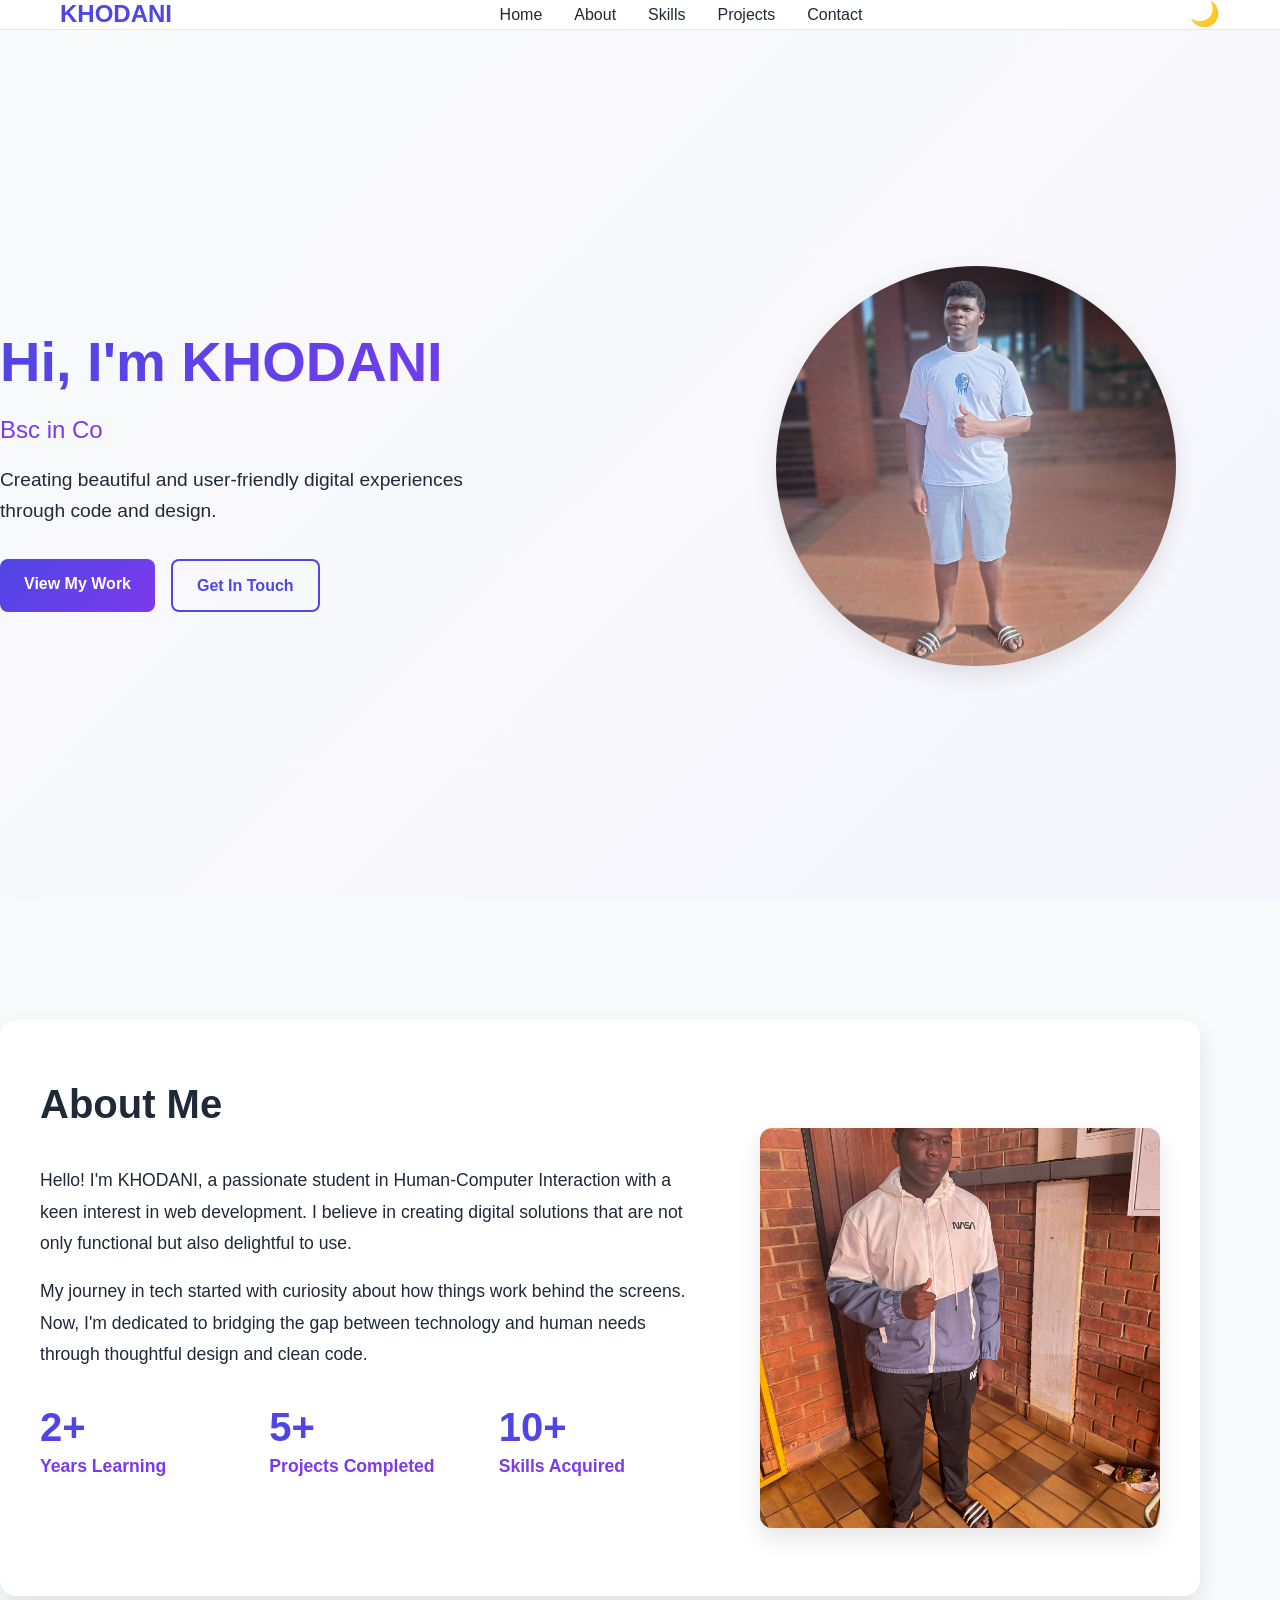
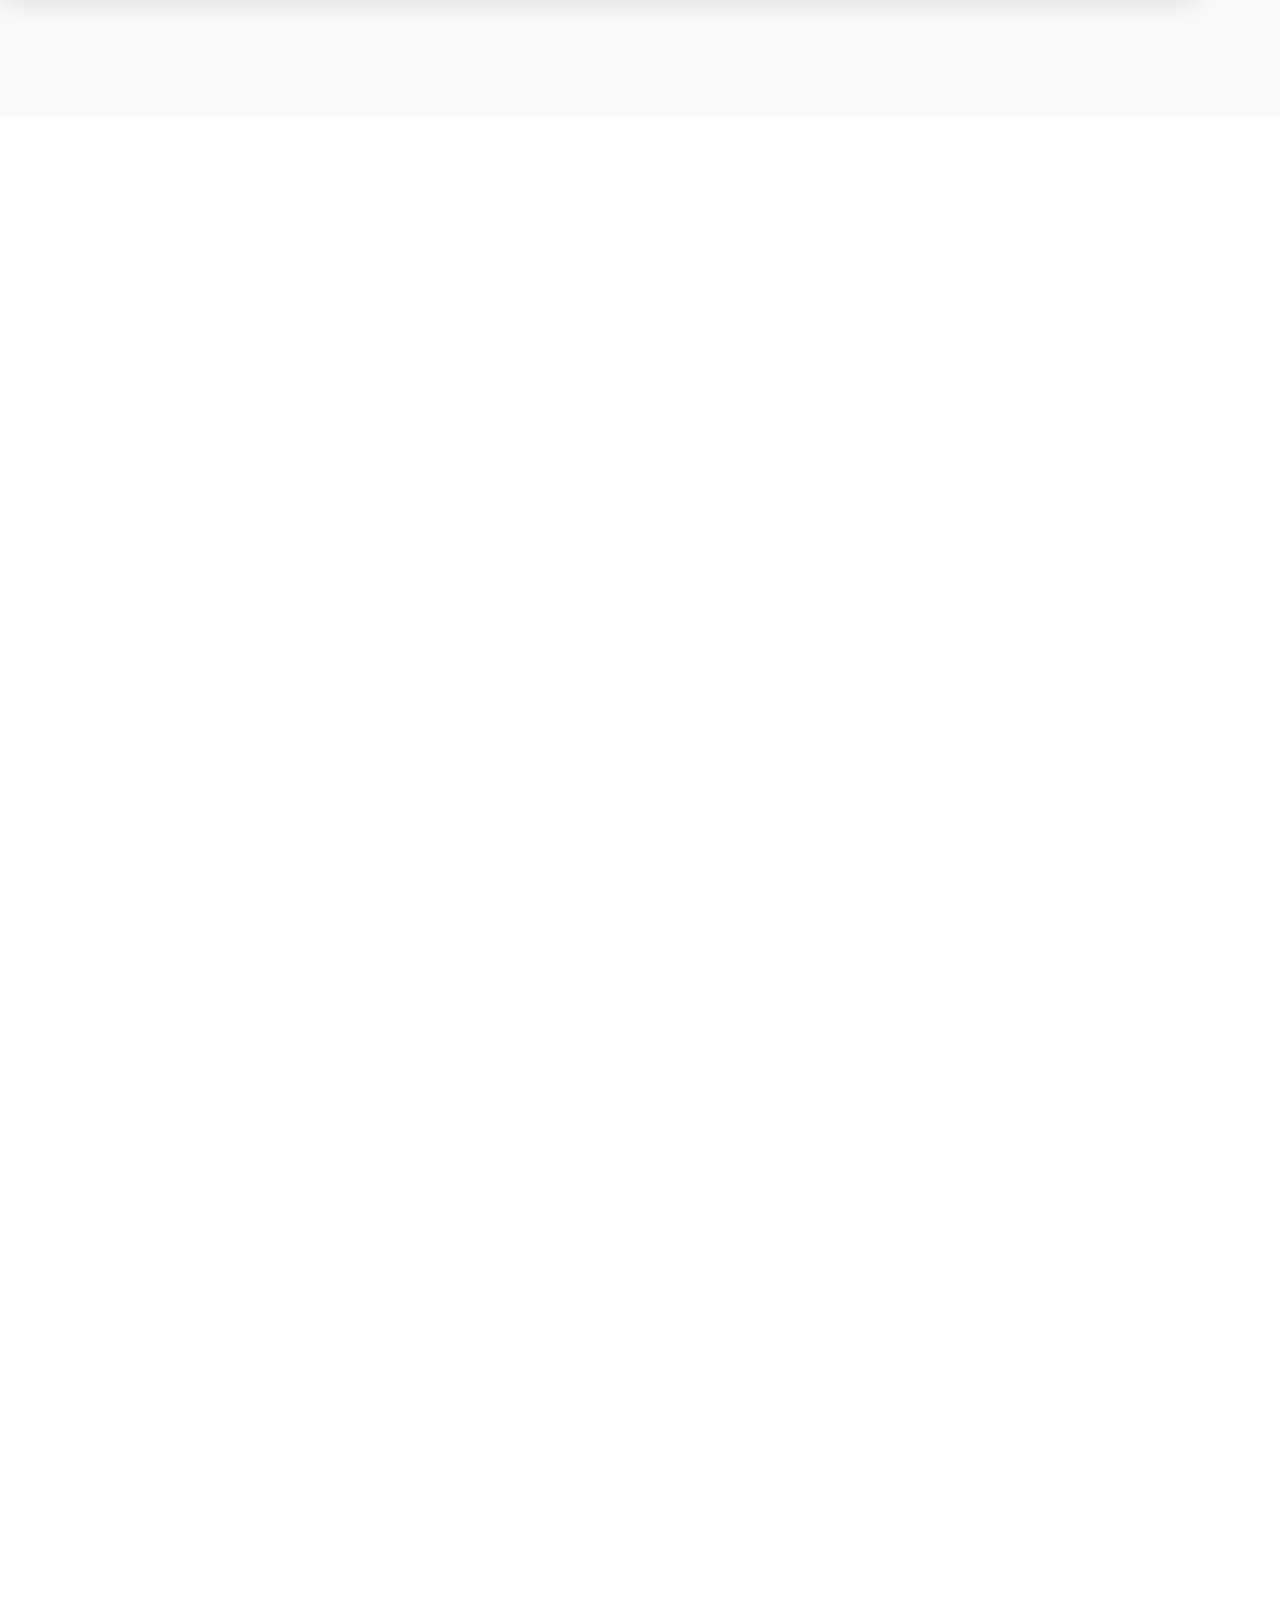
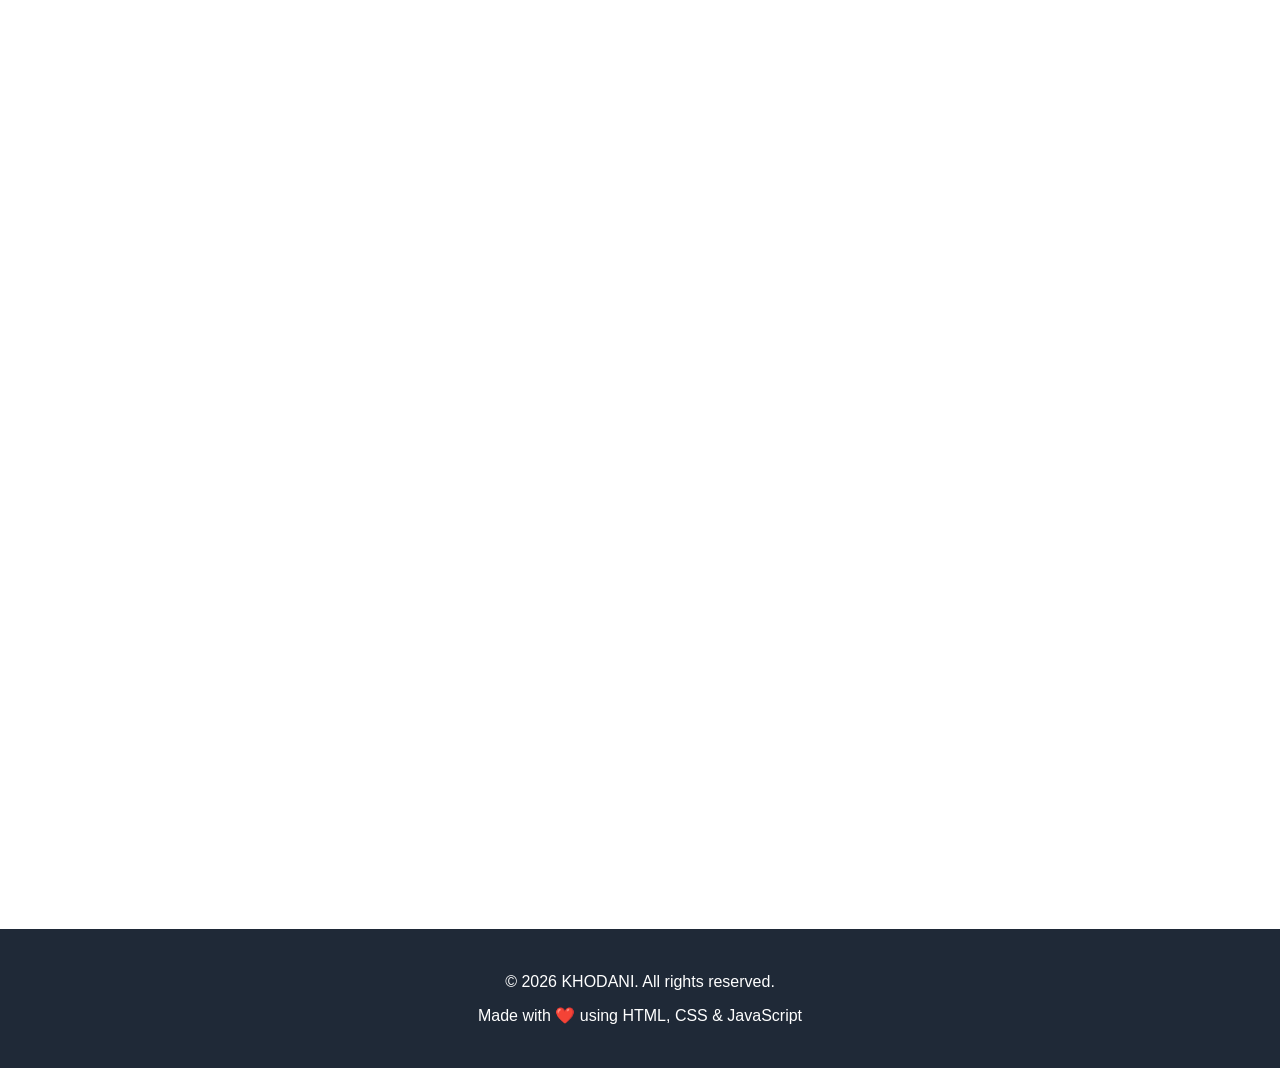
==== index.html @ 039b5ab5 "First commit" ====
<!DOCTYPE html>
<html lang="en">
<head>
    <meta charset="UTF-8">
    <meta name="viewport" content="width=device-width, initial-scale=1.0">
    <title>KHODANI - Personal Portfolio</title>
    <link rel="stylesheet" href="css/styles.css">
</head>
<body>
    <header>
        <nav>
            <div class="nav-container">
                <h1 class="logo">KHODANI</h1>
                <ul class="nav-menu">
                    <li><a href="#home">Home</a></li>
                    <li><a href="#about">About</a></li>
                    <li><a href="#skills">Skills</a></li>
                    <li><a href="#projects">Projects</a></li>
                    <li><a href="#contact">Contact</a></li>
                </ul>
                <button class="hamburger" id="hamburger">
                    <span class="bar"></span>
                    <span class="bar"></span>
                    <span class="bar"></span>
                </button>
                <button class="theme-toggle" id="theme-toggle">🌙</button>
            </div>
        </nav>
    </header>

    <main>
        <section id="home" class="hero">
            <div class="hero-content">
                <h2>Hi, I'm KHODANI</h2>
                <p class="subtitle">Bsc in Computer and Mathematics student</p>
                <p class="description">Creating beautiful and user-friendly digital experiences through code and design.</p>
                <div class="hero-buttons">
                    <a href="#projects" class="btn primary">View My Work</a>
                    <a href="#contact" class="btn secondary">Get In Touch</a>
                </div>
            </div>
            <div class="coddy-image">
                <img src="images/coddy.jpg" alt="coddy" class="coddy-pic">
            </div>
        </section>

        <section id="about" class="about">
            <div class="container">
                <h2>About Me</h2>
                <div class="about-content">
                    <div class="about-text">
                        <p>Hello! I'm KHODANI, a passionate student in Human-Computer Interaction with a keen interest in web development. I believe in creating digital solutions that are not only functional but also delightful to use.</p>
                        <p>My journey in tech started with curiosity about how things work behind the screens. Now, I'm dedicated to bridging the gap between technology and human needs through thoughtful design and clean code.</p>
                        <div class="stats">
                            <div class="stat">
                                <h3>2+</h3>
                                <p>Years Learning</p>
                            </div>
                            <div class="stat">
                                <h3>5+</h3>
                                <p>Projects Completed</p>
                            </div>
                            <div class="stat">
                                <h3>10+</h3>
                                <p>Skills Acquired</p>
                            </div>
                        </div>
                    </div>
                    <div class="about-image">
                        <img src="images/khodani.jpg" alt="khodani" class="about-pic">
                    </div>
                </div>
            </div>
        </section>

        <section id="skills" class="skills">
            <div class="container">
                <h2>My Skills</h2>
                <div class="skills-grid">
                    <div class="skill-category">
                        <h3>Frontend</h3>
                        <ul>
                            <li>HTML5</li>
                            <li>CSS3</li>
                            <li>JavaScript</li>
                            <li>Responsive Design</li>
                        </ul>
                    </div>
                    <div class="skill-category">
                        <h3>Design</h3>
                        <ul>
                            <li>UI/UX Principles</li>
                            <li>Human-Computer Interaction</li>
                            <li>Wireframing</li>
                            <li>Prototyping</li>
                        </ul>
                    </div>
                    <div class="skill-category">
                        <h3>Tools</h3>
                        <ul>
                            <li>Git & GitHub</li>
                            <li>VS Code</li>
                            <li>NETBEANS</li>
                        </ul>
                    </div>
                </div>
            </div>
        </section>

        <section id="projects" class="projects">
            <div class="container">
                <h2>My Projects</h2>
                <div class="projects-grid">
                    <div class="project-card">
                        <div class="project-image">
                            <img src="https://images.unsplash.com/photo-1467232004584-a241de8bcf5d?ixlib=rb-4.0.3&ixid=M3wxMjA3fDB8MHxwaG90by1wYWdlfHx8fGVufDB8fHx8fA%3D%3D&auto=format&fit=crop&w=800&q=80" alt="Portfolio Website">
                        </div>
                        <div class="project-content">
                            <h3>Personal Portfolio</h3>
                            <p>A responsive portfolio website showcasing my skills and projects, built with HTML, CSS, and JavaScript.</p>
                            <div class="project-tech">
                                <span>HTML</span>
                                <span>CSS</span>
                                <span>JavaScript</span>
                            </div>
                            <div class="project-links">
                                <a href="#" class="btn small">Live Demo</a>
                                <a href="#" class="btn small secondary">Source Code</a>
                            </div>
                        </div>
                    </div>
                    <div class="project-card">
                        <div class="project-image">
                            <div style="width: 100%; height: 200px; background: linear-gradient(135deg, #2c3e50 0%, #34495e 100%); display: flex; align-items: center; justify-content: center; color: white; font-size: 2rem; font-weight: bold; border-radius: 8px;">
                                🧮
                            </div>
                        </div>
                        <div class="project-content">
                            <h3>Web Calculator</h3>
                            <p>A fully functional calculator built with HTML, CSS, and JavaScript. Features basic arithmetic operations, keyboard support, and responsive design.</p>
                            <div class="project-tech">
                                <span>HTML</span>
                                <span>CSS</span>
                                <span>JavaScript</span>
                            </div>
                            <div class="project-links">
                                <a href="calculator.html" class="btn small" target="_blank">Try Calculator</a>
                                <a href="#" class="btn small secondary">View Code</a>
                            </div>
                        </div>
                    </div>
                </div>
            </div>
        </section>

        <section id="contact" class="contact">
            <div class="container">
                <h2>Get In Touch</h2>
                <div class="contact-content">
                    <div class="contact-info">
                        <h3>Let's Connect</h3>
                        <p>I'm always open to discussing new opportunities, interesting projects, or just having a chat about technology and design.</p>
                        <div class="contact-details">
                            <div class="contact-item">
                                <h4>Email</h4>
                                <p>khodanimanena47@gmail.com</p>
                            </div>
                            <div class="contact-item">
                                <h4>Location</h4>
                                <p>SOUTH AFRICA,LIMPOPO,THOHOYANDOU,</p>
                            </div>
                        </div>
                        <div class="social-links">
                            <a href="https://github.com/manenakhodani" class="social-link" target="_blank">GitHub</a>
                            <a href="https://linkedin.com/Khodani manena" class="social-link" target="_blank">LinkedIn</a>

                        </div>
                    </div>
                </div>
            </div>
        </section>
    </main>

    <footer>
        <div class="container">
            <p>&copy; 2026 KHODANI. All rights reserved.</p>
            <p>Made with ❤️ using HTML, CSS & JavaScript</p>
        </div>
    </footer>

    <script src="js/script.js"></script>
</body>
</html>
---- css/styles.css ----
/* CSS Reset and Variables */
:root {
    --primary-color: #4f46e5;
    --secondary-color: #7c3aed;
    --accent-color: #f59e0b;
    --text-color: #1f2937;
    --bg-color: #ffffff;
    --section-bg: #f9fafb;
    --border-color: #e5e7eb;
    --shadow: 0 10px 25px rgba(0, 0, 0, 0.1);
    --transition: all 0.3s ease;
}

[data-theme="dark"] {
    --primary-color: #6366f1;
    --secondary-color: #8b5cf6;
    --accent-color: #fbbf24;
    --text-color: #f9fafb;
    --bg-color: #111827;
    --section-bg: #1f2937;
    --border-color: #374151;
    --shadow: 0 10px 25px rgba(0, 0, 0, 0.3);
}

/* Base Styles */
* {
    margin: 0;
    padding: 0;
    box-sizing: border-box;
}

body {
    font-family: 'Inter', -apple-system, BlinkMacSystemFont, 'Segoe UI', Roboto, sans-serif;
    line-height: 1.6;
    color: var(--text-color);
    background-color: var(--bg-color);
    transition: var(--transition);
}

.container {
    max-width: 1200px;
    margin: 0 auto;
    padding: 0 20px;
}

/* Typography */
h1, h2, h3, h4 {
    font-weight: 700;
    line-height: 1.2;
}

h1 { font-size: 3rem; }
h2 { font-size: 2.5rem; }
h3 { font-size: 2rem; }
h4 { font-size: 1.5rem; }

p { margin-bottom: 1rem; }

/* Buttons */
.btn {
    display: inline-block;
    padding: 12px 24px;
    border: none;
    border-radius: 8px;
    text-decoration: none;
    font-weight: 600;
    cursor: pointer;
    transition: var(--transition);
    text-align: center;
}

.btn.primary {
    background: linear-gradient(135deg, var(--primary-color), var(--secondary-color));
    color: white;
}

.btn.secondary {
    background: transparent;
    color: var(--primary-color);
    border: 2px solid var(--primary-color);
}

.btn.small {
    padding: 8px 16px;
    font-size: 0.9rem;
}

.btn:hover {
    transform: translateY(-2px);
    box-shadow: var(--shadow);
}

.btn.secondary:hover {
    background: var(--primary-color);
    color: white;
}

/* Header and Navigation */
header {
    position: fixed;
    top: 0;
    width: 100%;
    background: rgba(255, 255, 255, 0.95);
    backdrop-filter: blur(10px);
    z-index: 1000;
    border-bottom: 1px solid var(--border-color);
    transition: var(--transition);
}

[data-theme="dark"] header {
    background: rgba(17, 24, 39, 0.95);
}

.nav-container {
    display: flex;
    justify-content: space-between;
    align-items: center;
    padding: 1rem 0;
    max-width: 1200px;
    margin: 0 auto;
    padding: 0 20px;
}

.logo {
    font-size: 1.5rem;
    font-weight: 800;
    color: var(--primary-color);
}

.nav-menu {
    display: flex;
    list-style: none;
    gap: 2rem;
}

.nav-menu a {
    text-decoration: none;
    color: var(--text-color);
    font-weight: 500;
    transition: var(--transition);
}

.nav-menu a:hover {
    color: var(--primary-color);
}

.theme-toggle {
    background: none;
    border: none;
    font-size: 1.5rem;
    cursor: pointer;
    transition: var(--transition);
}

.theme-toggle:hover {
    transform: scale(1.1);
}

/* Hamburger Menu */
.hamburger {
    display: none;
    flex-direction: column;
    cursor: pointer;
    background: none;
    border: none;
}

.bar {
    width: 25px;
    height: 3px;
    background-color: var(--text-color);
    margin: 3px 0;
    transition: var(--transition);
}

.hamburger.active .bar:nth-child(1) {
    transform: rotate(-45deg) translate(-5px, 6px);
}

.hamburger.active .bar:nth-child(2) {
    opacity: 0;
}

.hamburger.active .bar:nth-child(3) {
    transform: rotate(45deg) translate(-5px, -6px);
}

/* Hero Section */
.hero {
    display: grid;
    grid-template-columns: 1fr 1fr;
    gap: 4rem;
    align-items: center;
    min-height: 100vh;
    padding: 120px 0 80px;
    background: linear-gradient(135deg, var(--section-bg) 0%, rgba(79, 70, 229, 0.05) 100%);
}

.hero-content h2 {
    font-size: 3.5rem;
    margin-bottom: 1rem;
    background: linear-gradient(135deg, var(--primary-color), var(--secondary-color));
    -webkit-background-clip: text;
    -webkit-text-fill-color: transparent;
    background-clip: text;
}

.subtitle {
    font-size: 1.5rem;
    color: var(--secondary-color);
    margin-bottom: 1rem;
}

.description {
    font-size: 1.2rem;
    margin-bottom: 2rem;
    max-width: 500px;
}

.hero-buttons {
    display: flex;
    gap: 1rem;
}

.coddy-image {
    text-align: center;
}

.coddy-image img {
    width: 400px;
    height: 400px;
    object-fit: cover;
    border-radius: 50%;
    box-shadow: var(--shadow);
}

.profile-pic {
    width: 400px;
    height: 400px;
    object-fit: cover;
    border: 8px solid white;
    box-shadow: var(--shadow);
}

/* Sections */
section {
    padding: 80px 0;
}

.about, .skills, .projects, .contact {
    background: var(--section-bg);
}

.about .container,
.skills .container,
.projects .container,
.contact .container {
    background: var(--bg-color);
    border-radius: 16px;
    padding: 60px 40px;
    margin: 40px 0;
    box-shadow: var(--shadow);
}

/* About Section */
.about-content {
    display: grid;
    grid-template-columns: 2fr 1fr;
    gap: 4rem;
    align-items: center;
}

.about-text p {
    font-size: 1.1rem;
    line-height: 1.8;
}

.stats {
    display: grid;
    grid-template-columns: repeat(3, 1fr);
    gap: 2rem;
    margin-top: 2rem;
}

.stat h3 {
    font-size: 2.5rem;
    color: var(--primary-color);
}

.stat p {
    color: var(--secondary-color);
    font-weight: 600;
}

.about-image img {
    width: 400px;
    height: 400px;
    object-fit: cover;
    border-radius: 12px;
    box-shadow: var(--shadow);
}

/* Skills Section */
.skills-grid {
    display: grid;
    grid-template-columns: repeat(auto-fit, minmax(250px, 1fr));
    gap: 2rem;
    margin-top: 3rem;
}

.skill-category {
    background: var(--bg-color);
    padding: 2rem;
    border-radius: 12px;
    box-shadow: 0 5px 15px rgba(0, 0, 0, 0.08);
    transition: var(--transition);
}

.skill-category:hover {
    transform: translateY(-5px);
    box-shadow: var(--shadow);
}

.skill-category h3 {
    color: var(--primary-color);
    margin-bottom: 1rem;
}

.skill-category ul {
    list-style: none;
}

.skill-category li {
    padding: 0.5rem 0;
    border-bottom: 1px solid var(--border-color);
}

.skill-category li:last-child {
    border-bottom: none;
}

/* Projects Section */
.projects-grid {
    display: grid;
    grid-template-columns: repeat(auto-fit, minmax(350px, 1fr));
    gap: 2rem;
    margin-top: 3rem;
}

.project-card {
    background: var(--bg-color);
    border-radius: 12px;
    overflow: hidden;
    box-shadow: 0 5px 15px rgba(0, 0, 0, 0.08);
    transition: var(--transition);
}

.project-card:hover {
    transform: translateY(-10px);
    box-shadow: var(--shadow);
}

.project-image img {
    width: 100%;
    height: 250px;
    object-fit: cover;
    border-radius: 8px 8px 0 0;
}

.project-content {
    padding: 2rem;
}

.project-content h3 {
    color: var(--primary-color);
    margin-bottom: 1rem;
}

.project-tech {
    display: flex;
    flex-wrap: wrap;
    gap: 0.5rem;
    margin: 1rem 0;
}

.project-tech span {
    background: var(--section-bg);
    padding: 0.25rem 0.75rem;
    border-radius: 20px;
    font-size: 0.8rem;
    font-weight: 500;
}

.project-links {
    display: flex;
    gap: 1rem;
    margin-top: 1.5rem;
}

/* Contact Section */
.contact-content {
    display: grid;
    grid-template-columns: 1fr 1fr;
    gap: 4rem;
    align-items: start;
}

.contact-info h3 {
    color: var(--primary-color);
    margin-bottom: 1rem;
}

.contact-details {
    display: grid;
    grid-template-columns: 1fr 1fr;
    gap: 2rem;
    margin: 2rem 0;
}

.contact-item h4 {
    color: var(--secondary-color);
    margin-bottom: 0.5rem;
}

.social-links {
    display: flex;
    gap: 1rem;
    margin-top: 2rem;
}

.social-link {
    color: var(--primary-color);
    text-decoration: none;
    font-weight: 600;
    transition: var(--transition);
}

.social-link:hover {
    color: var(--secondary-color);
}

.contact-form {
    background: var(--section-bg);
    padding: 2rem;
    border-radius: 12px;
}

.form-group {
    margin-bottom: 1.5rem;
}

.form-group label {
    display: block;
    margin-bottom: 0.5rem;
    font-weight: 600;
}

.form-group input,
.form-group textarea {
    width: 100%;
    padding: 12px;
    border: 2px solid var(--border-color);
    border-radius: 8px;
    font-family: inherit;
    transition: var(--transition);
}

.form-group input:focus,
.form-group textarea:focus {
    outline: none;
    border-color: var(--primary-color);
    box-shadow: 0 0 0 3px rgba(79, 70, 229, 0.1);
}

.form-group textarea {
    resize: vertical;
    min-height: 120px;
}

/* Footer */
footer {
    background: var(--text-color);
    color: white;
    text-align: center;
    padding: 2rem 0;
}

footer p {
    margin: 0.5rem 0;
}

/* Responsive Design */
@media (max-width: 768px) {
    .hamburger {
        display: flex;
    }

    .nav-menu {
        position: fixed;
        left: -100%;
        top: 70px;
        flex-direction: column;
        background-color: var(--bg-color);
        width: 100%;
        text-align: center;
        transition: 0.3s;
        box-shadow: 0 10px 27px rgba(0, 0, 0, 0.05);
        padding: 2rem 0;
    }

    .nav-menu.active {
        left: 0;
    }

    .nav-menu li {
        margin: 1rem 0;
    }

    .hero {
        grid-template-columns: 1fr;
        text-align: center;
        gap: 2rem;
        padding: 100px 0 40px;
    }

    .hero-content h2 {
        font-size: 2.5rem;
    }

    .hero-buttons {
        justify-content: center;
        flex-direction: column;
    }

    .about-content,
    .contact-content {
        grid-template-columns: 1fr;
        gap: 2rem;
    }

    .stats {
        grid-template-columns: 1fr;
    }

    .projects-grid {
        grid-template-columns: 1fr;
    }

    .contact-details {
        grid-template-columns: 1fr;
    }

    .coddy-image img,
    .about-image img {
        width: 250px;
        height: 250px;
    }

    h1 { font-size: 2rem; }
    h2 { font-size: 2rem; }
    h3 { font-size: 1.5rem; }
}

@media (max-width: 480px) {
    .container {
        padding: 0 15px;
    }

    .hero-content h2 {
        font-size: 2rem;
    }

    .subtitle {
        font-size: 1.2rem;
    }

    .description {
        font-size: 1rem;
    }

    .btn {
        padding: 10px 20px;
        font-size: 0.9rem;
    }

    .hero-buttons {
        gap: 0.5rem;
    }

    .coddy-image img,
    .about-image img {
        width: 200px;
        height: 200px;
    }

    .about .container,
    .skills .container,
    .projects .container,
    .contact .container {
        padding: 40px 20px;
        margin: 20px 0;
    }

    .stats {
        gap: 1rem;
    }

    .stat h3 {
        font-size: 2rem;
    }

    .skill-category {
        padding: 1.5rem;
    }

    .project-content {
        padding: 1.5rem;
    }

    .contact-form {
        padding: 1.5rem;
    }
}

@media (max-width: 480px) {
    .container {
        padding: 0 15px;
    }

    .about .container,
    .skills .container,
    .projects .container,
    .contact .container {
        padding: 30px 20px;
    }

    .hero-content h2 {
        font-size: 2rem;
    }

    .profile-pic {
        width: 250px;
        height: 250px;
    }
}
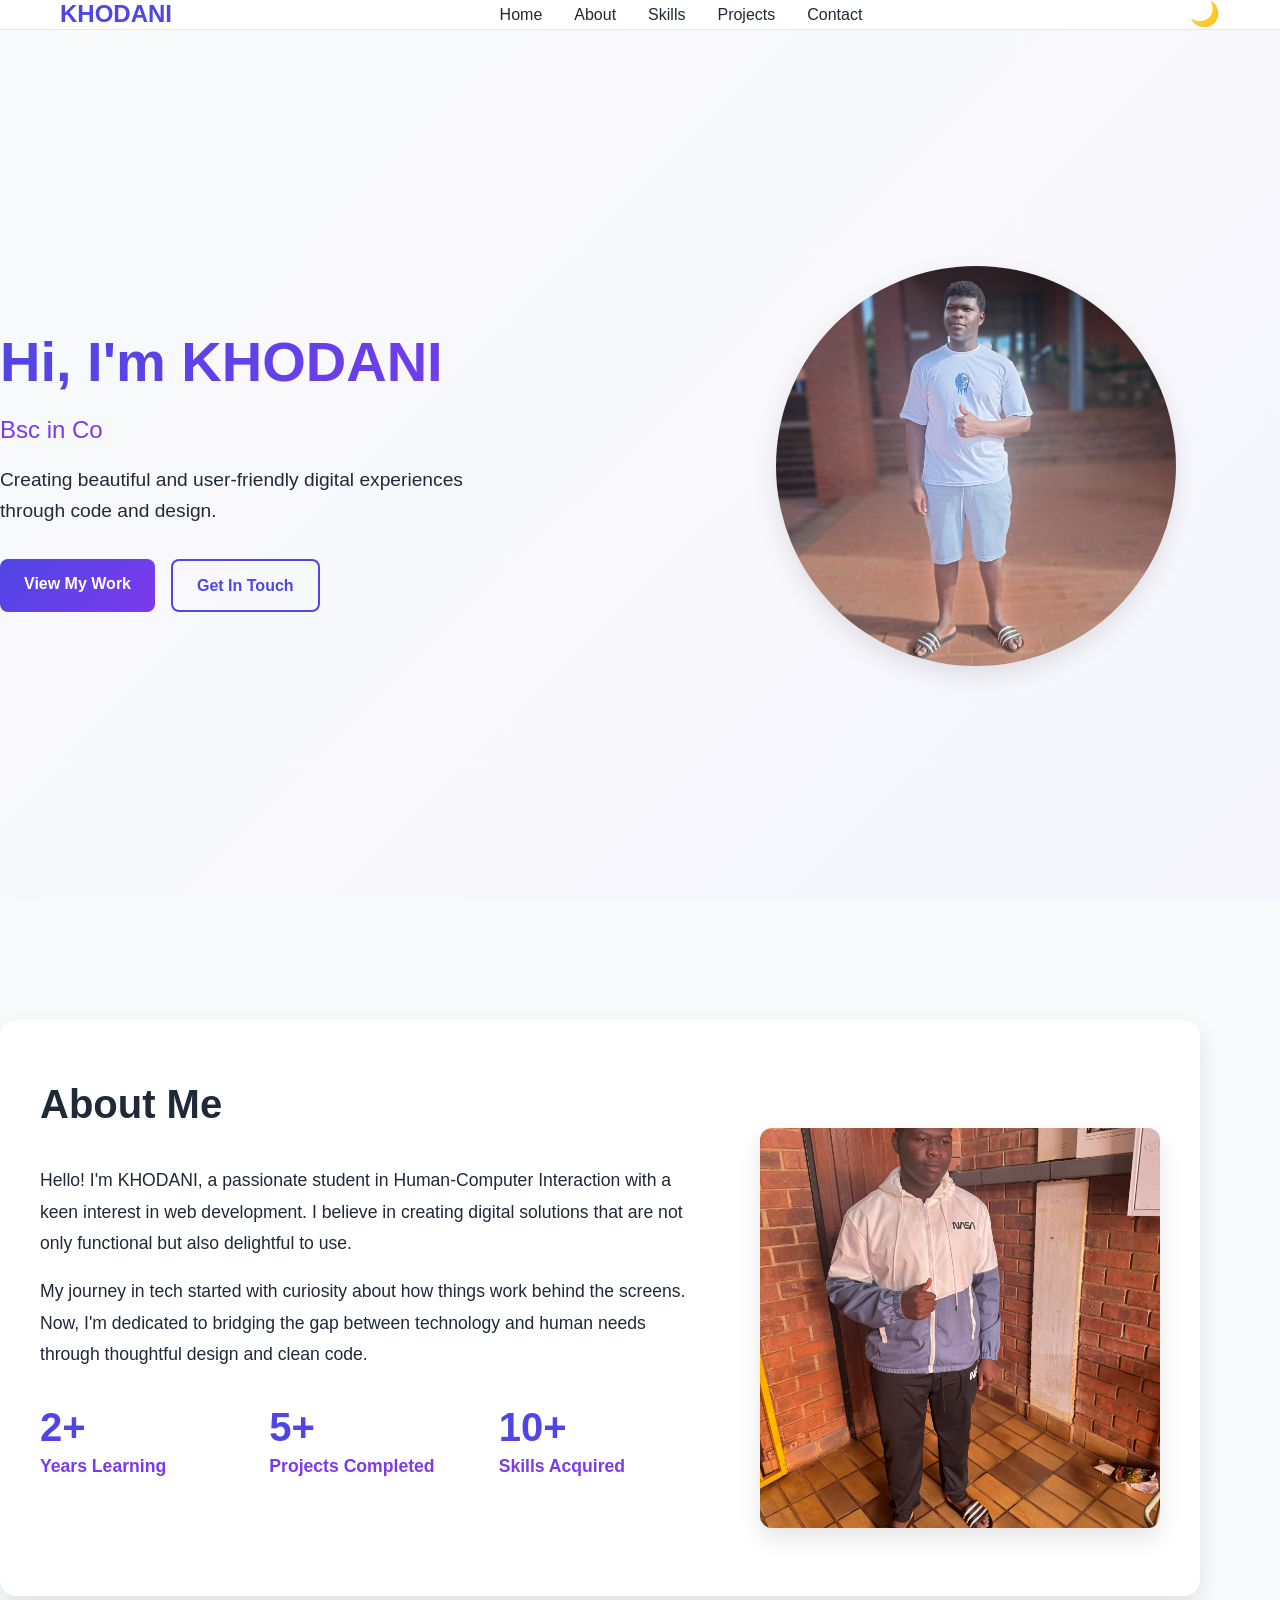
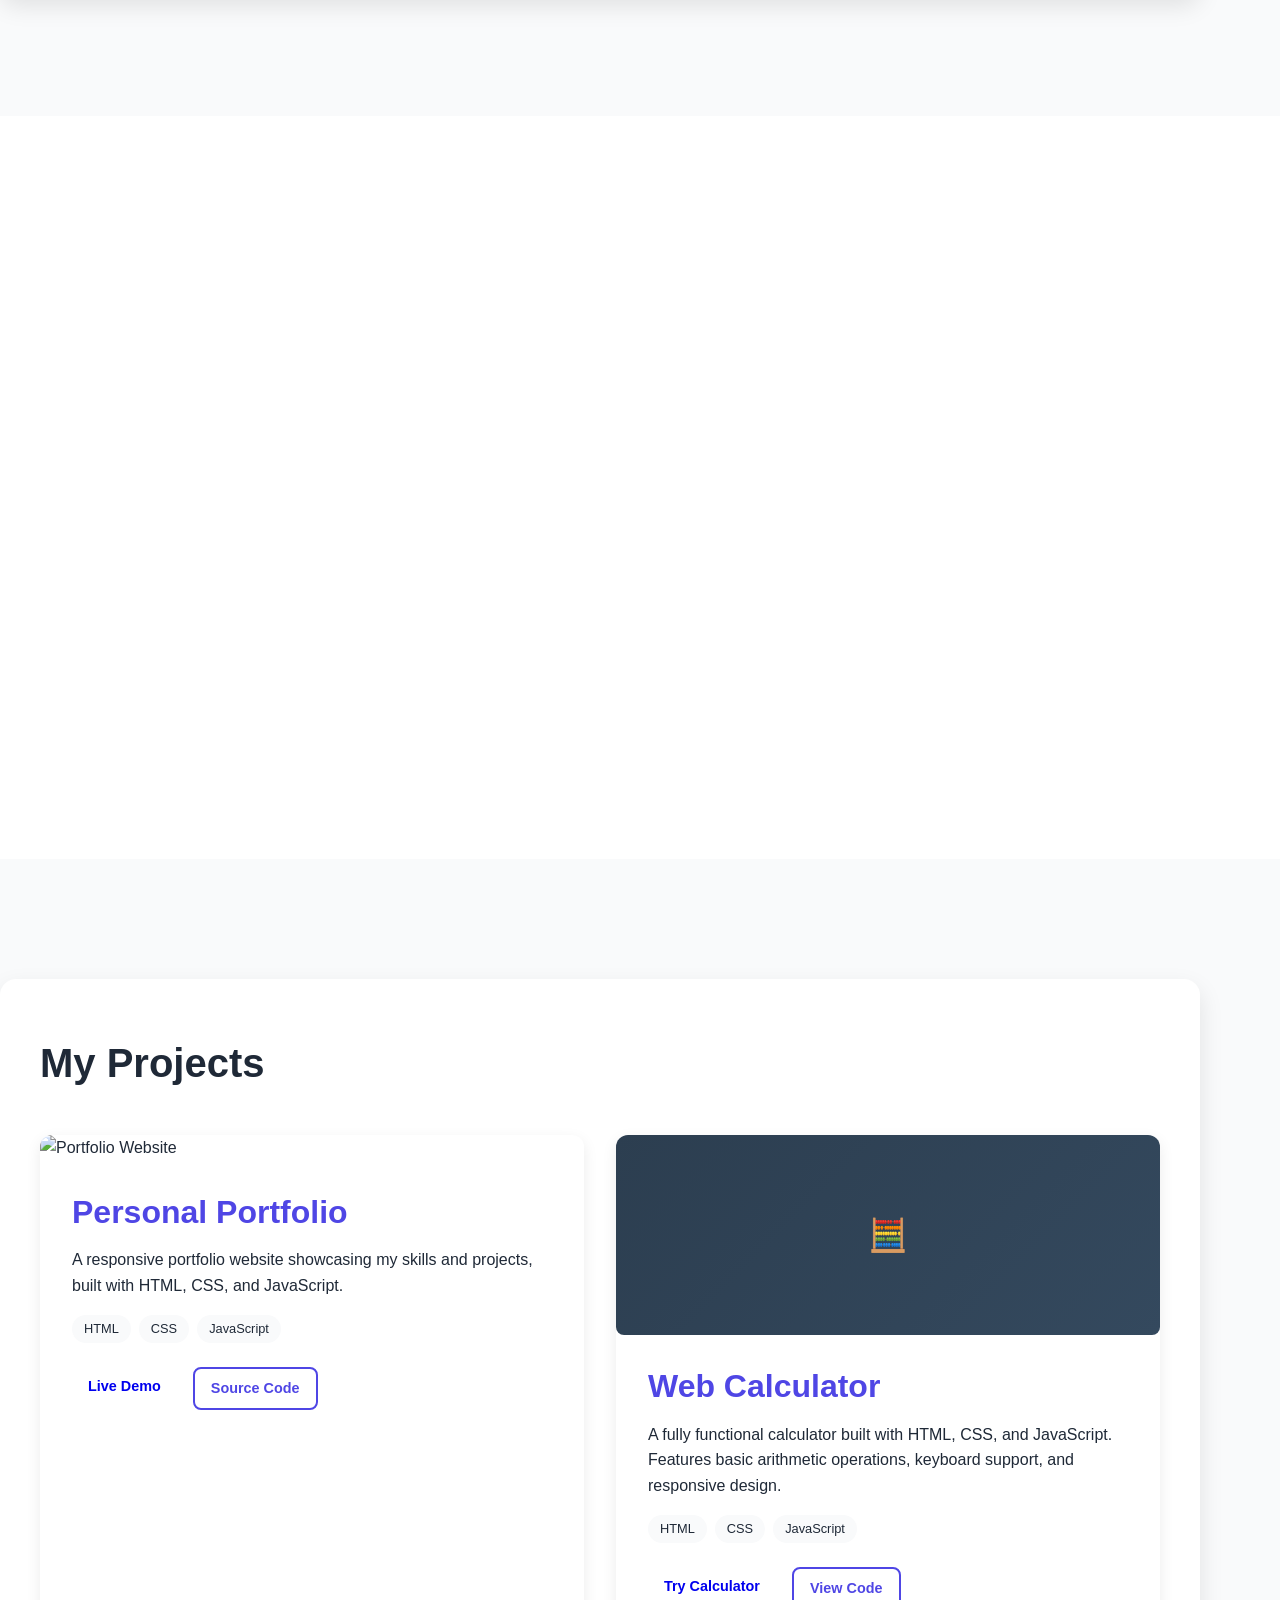
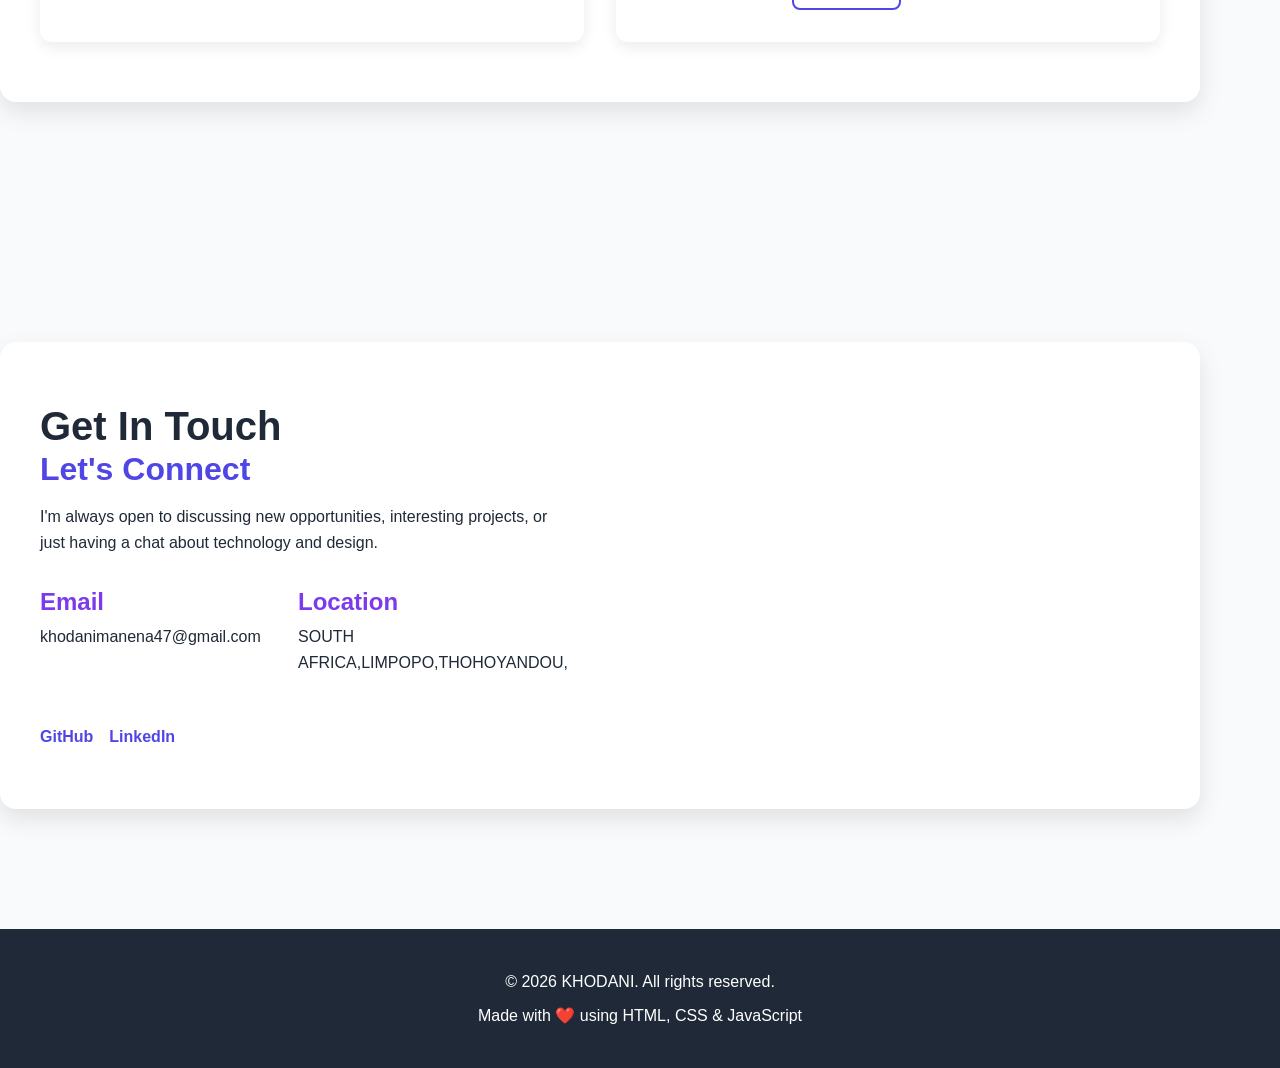
==== commit 438b6601: "Add files via upload" ====
--- a/index.html
+++ b/index.html
@@ -1,193 +1,193 @@
-<!DOCTYPE html>
-<html lang="en">
-<head>
-    <meta charset="UTF-8">
-    <meta name="viewport" content="width=device-width, initial-scale=1.0">
-    <title>KHODANI - Personal Portfolio</title>
-    <link rel="stylesheet" href="css/styles.css">
-</head>
-<body>
-    <header>
-        <nav>
-            <div class="nav-container">
-                <h1 class="logo">KHODANI</h1>
-                <ul class="nav-menu">
-                    <li><a href="#home">Home</a></li>
-                    <li><a href="#about">About</a></li>
-                    <li><a href="#skills">Skills</a></li>
-                    <li><a href="#projects">Projects</a></li>
-                    <li><a href="#contact">Contact</a></li>
-                </ul>
-                <button class="hamburger" id="hamburger">
-                    <span class="bar"></span>
-                    <span class="bar"></span>
-                    <span class="bar"></span>
-                </button>
-                <button class="theme-toggle" id="theme-toggle">🌙</button>
-            </div>
-        </nav>
-    </header>
-
-    <main>
-        <section id="home" class="hero">
-            <div class="hero-content">
-                <h2>Hi, I'm KHODANI</h2>
-                <p class="subtitle">Bsc in Computer and Mathematics student</p>
-                <p class="description">Creating beautiful and user-friendly digital experiences through code and design.</p>
-                <div class="hero-buttons">
-                    <a href="#projects" class="btn primary">View My Work</a>
-                    <a href="#contact" class="btn secondary">Get In Touch</a>
-                </div>
-            </div>
-            <div class="coddy-image">
-                <img src="images/coddy.jpg" alt="coddy" class="coddy-pic">
-            </div>
-        </section>
-
-        <section id="about" class="about">
-            <div class="container">
-                <h2>About Me</h2>
-                <div class="about-content">
-                    <div class="about-text">
-                        <p>Hello! I'm KHODANI, a passionate student in Human-Computer Interaction with a keen interest in web development. I believe in creating digital solutions that are not only functional but also delightful to use.</p>
-                        <p>My journey in tech started with curiosity about how things work behind the screens. Now, I'm dedicated to bridging the gap between technology and human needs through thoughtful design and clean code.</p>
-                        <div class="stats">
-                            <div class="stat">
-                                <h3>2+</h3>
-                                <p>Years Learning</p>
-                            </div>
-                            <div class="stat">
-                                <h3>5+</h3>
-                                <p>Projects Completed</p>
-                            </div>
-                            <div class="stat">
-                                <h3>10+</h3>
-                                <p>Skills Acquired</p>
-                            </div>
-                        </div>
-                    </div>
-                    <div class="about-image">
-                        <img src="images/khodani.jpg" alt="khodani" class="about-pic">
-                    </div>
-                </div>
-            </div>
-        </section>
-
-        <section id="skills" class="skills">
-            <div class="container">
-                <h2>My Skills</h2>
-                <div class="skills-grid">
-                    <div class="skill-category">
-                        <h3>Frontend</h3>
-                        <ul>
-                            <li>HTML5</li>
-                            <li>CSS3</li>
-                            <li>JavaScript</li>
-                            <li>Responsive Design</li>
-                        </ul>
-                    </div>
-                    <div class="skill-category">
-                        <h3>Design</h3>
-                        <ul>
-                            <li>UI/UX Principles</li>
-                            <li>Human-Computer Interaction</li>
-                            <li>Wireframing</li>
-                            <li>Prototyping</li>
-                        </ul>
-                    </div>
-                    <div class="skill-category">
-                        <h3>Tools</h3>
-                        <ul>
-                            <li>Git & GitHub</li>
-                            <li>VS Code</li>
-                            <li>NETBEANS</li>
-                        </ul>
-                    </div>
-                </div>
-            </div>
-        </section>
-
-        <section id="projects" class="projects">
-            <div class="container">
-                <h2>My Projects</h2>
-                <div class="projects-grid">
-                    <div class="project-card">
-                        <div class="project-image">
-                            <img src="https://images.unsplash.com/photo-1467232004584-a241de8bcf5d?ixlib=rb-4.0.3&ixid=M3wxMjA3fDB8MHxwaG90by1wYWdlfHx8fGVufDB8fHx8fA%3D%3D&auto=format&fit=crop&w=800&q=80" alt="Portfolio Website">
-                        </div>
-                        <div class="project-content">
-                            <h3>Personal Portfolio</h3>
-                            <p>A responsive portfolio website showcasing my skills and projects, built with HTML, CSS, and JavaScript.</p>
-                            <div class="project-tech">
-                                <span>HTML</span>
-                                <span>CSS</span>
-                                <span>JavaScript</span>
-                            </div>
-                            <div class="project-links">
-                                <a href="#" class="btn small">Live Demo</a>
-                                <a href="#" class="btn small secondary">Source Code</a>
-                            </div>
-                        </div>
-                    </div>
-                    <div class="project-card">
-                        <div class="project-image">
-                            <div style="width: 100%; height: 200px; background: linear-gradient(135deg, #2c3e50 0%, #34495e 100%); display: flex; align-items: center; justify-content: center; color: white; font-size: 2rem; font-weight: bold; border-radius: 8px;">
-                                🧮
-                            </div>
-                        </div>
-                        <div class="project-content">
-                            <h3>Web Calculator</h3>
-                            <p>A fully functional calculator built with HTML, CSS, and JavaScript. Features basic arithmetic operations, keyboard support, and responsive design.</p>
-                            <div class="project-tech">
-                                <span>HTML</span>
-                                <span>CSS</span>
-                                <span>JavaScript</span>
-                            </div>
-                            <div class="project-links">
-                                <a href="calculator.html" class="btn small" target="_blank">Try Calculator</a>
-                                <a href="#" class="btn small secondary">View Code</a>
-                            </div>
-                        </div>
-                    </div>
-                </div>
-            </div>
-        </section>
-
-        <section id="contact" class="contact">
-            <div class="container">
-                <h2>Get In Touch</h2>
-                <div class="contact-content">
-                    <div class="contact-info">
-                        <h3>Let's Connect</h3>
-                        <p>I'm always open to discussing new opportunities, interesting projects, or just having a chat about technology and design.</p>
-                        <div class="contact-details">
-                            <div class="contact-item">
-                                <h4>Email</h4>
-                                <p>khodanimanena47@gmail.com</p>
-                            </div>
-                            <div class="contact-item">
-                                <h4>Location</h4>
-                                <p>SOUTH AFRICA,LIMPOPO,THOHOYANDOU,</p>
-                            </div>
-                        </div>
-                        <div class="social-links">
-                            <a href="https://github.com/manenakhodani" class="social-link" target="_blank">GitHub</a>
-                            <a href="https://linkedin.com/Khodani manena" class="social-link" target="_blank">LinkedIn</a>
-
-                        </div>
-                    </div>
-                </div>
-            </div>
-        </section>
-    </main>
-
-    <footer>
-        <div class="container">
-            <p>&copy; 2026 KHODANI. All rights reserved.</p>
-            <p>Made with ❤️ using HTML, CSS & JavaScript</p>
-        </div>
-    </footer>
-
-    <script src="js/script.js"></script>
-</body>
+<!DOCTYPE html>
+<html lang="en">
+<head>
+    <meta charset="UTF-8">
+    <meta name="viewport" content="width=device-width, initial-scale=1.0">
+    <title>KHODANI - Personal Portfolio</title>
+    <link rel="stylesheet" href="css/styles.css">
+</head>
+<body>
+    <header>
+        <nav>
+            <div class="nav-container">
+                <h1 class="logo">KHODANI</h1>
+                <ul class="nav-menu">
+                    <li><a href="#home">Home</a></li>
+                    <li><a href="#about">About</a></li>
+                    <li><a href="#skills">Skills</a></li>
+                    <li><a href="#projects">Projects</a></li>
+                    <li><a href="#contact">Contact</a></li>
+                </ul>
+                <button class="hamburger" id="hamburger">
+                    <span class="bar"></span>
+                    <span class="bar"></span>
+                    <span class="bar"></span>
+                </button>
+                <button class="theme-toggle" id="theme-toggle">🌙</button>
+            </div>
+        </nav>
+    </header>
+
+    <main>
+        <section id="home" class="hero">
+            <div class="hero-content">
+                <h2>Hi, I'm KHODANI</h2>
+                <p class="subtitle">Bsc in Computer and Mathematics student</p>
+                <p class="description">Creating beautiful and user-friendly digital experiences through code and design.</p>
+                <div class="hero-buttons">
+                    <a href="#projects" class="btn primary">View My Work</a>
+                    <a href="#contact" class="btn secondary">Get In Touch</a>
+                </div>
+            </div>
+            <div class="coddy-image">
+                <img src="images/coddy.jpg" alt="coddy" class="coddy-pic">
+            </div>
+        </section>
+
+        <section id="about" class="about">
+            <div class="container">
+                <h2>About Me</h2>
+                <div class="about-content">
+                    <div class="about-text">
+                        <p>Hello! I'm KHODANI, a passionate student in Human-Computer Interaction with a keen interest in web development. I believe in creating digital solutions that are not only functional but also delightful to use.</p>
+                        <p>My journey in tech started with curiosity about how things work behind the screens. Now, I'm dedicated to bridging the gap between technology and human needs through thoughtful design and clean code.</p>
+                        <div class="stats">
+                            <div class="stat">
+                                <h3>2+</h3>
+                                <p>Years Learning</p>
+                            </div>
+                            <div class="stat">
+                                <h3>5+</h3>
+                                <p>Projects Completed</p>
+                            </div>
+                            <div class="stat">
+                                <h3>10+</h3>
+                                <p>Skills Acquired</p>
+                            </div>
+                        </div>
+                    </div>
+                    <div class="about-image">
+                        <img src="images/khodani.jpg" alt="khodani" class="about-pic">
+                    </div>
+                </div>
+            </div>
+        </section>
+
+        <section id="skills" class="skills">
+            <div class="container">
+                <h2>My Skills</h2>
+                <div class="skills-grid">
+                    <div class="skill-category">
+                        <h3>Frontend</h3>
+                        <ul>
+                            <li>HTML5</li>
+                            <li>CSS3</li>
+                            <li>JavaScript</li>
+                            <li>Responsive Design</li>
+                        </ul>
+                    </div>
+                    <div class="skill-category">
+                        <h3>Design</h3>
+                        <ul>
+                            <li>UI/UX Principles</li>
+                            <li>Human-Computer Interaction</li>
+                            <li>Wireframing</li>
+                            <li>Prototyping</li>
+                        </ul>
+                    </div>
+                    <div class="skill-category">
+                        <h3>Tools</h3>
+                        <ul>
+                            <li>Git & GitHub</li>
+                            <li>VS Code</li>
+                            <li>NETBEANS</li>
+                        </ul>
+                    </div>
+                </div>
+            </div>
+        </section>
+
+        <section id="projects" class="projects">
+            <div class="container">
+                <h2>My Projects</h2>
+                <div class="projects-grid">
+                    <div class="project-card">
+                        <div class="project-image">
+                            <img src="https://images.unsplash.com/photo-1467232004584-a241de8bcf5d?ixlib=rb-4.0.3&ixid=M3wxMjA3fDB8MHxwaG90by1wYWdlfHx8fGVufDB8fHx8fA%3D%3D&auto=format&fit=crop&w=800&q=80" alt="Portfolio Website">
+                        </div>
+                        <div class="project-content">
+                            <h3>Personal Portfolio</h3>
+                            <p>A responsive portfolio website showcasing my skills and projects, built with HTML, CSS, and JavaScript.</p>
+                            <div class="project-tech">
+                                <span>HTML</span>
+                                <span>CSS</span>
+                                <span>JavaScript</span>
+                            </div>
+                            <div class="project-links">
+                                <a href="#" class="btn small">Live Demo</a>
+                                <a href="#" class="btn small secondary">Source Code</a>
+                            </div>
+                        </div>
+                    </div>
+                    <div class="project-card">
+                        <div class="project-image">
+                            <div style="width: 100%; height: 200px; background: linear-gradient(135deg, #2c3e50 0%, #34495e 100%); display: flex; align-items: center; justify-content: center; color: white; font-size: 2rem; font-weight: bold; border-radius: 8px;">
+                                🧮
+                            </div>
+                        </div>
+                        <div class="project-content">
+                            <h3>Web Calculator</h3>
+                            <p>A fully functional calculator built with HTML, CSS, and JavaScript. Features basic arithmetic operations, keyboard support, and responsive design.</p>
+                            <div class="project-tech">
+                                <span>HTML</span>
+                                <span>CSS</span>
+                                <span>JavaScript</span>
+                            </div>
+                            <div class="project-links">
+                                <a href="calculator.html" class="btn small" target="_blank">Try Calculator</a>
+                                <a href="#" class="btn small secondary">View Code</a>
+                            </div>
+                        </div>
+                    </div>
+                </div>
+            </div>
+        </section>
+
+        <section id="contact" class="contact">
+            <div class="container">
+                <h2>Get In Touch</h2>
+                <div class="contact-content">
+                    <div class="contact-info">
+                        <h3>Let's Connect</h3>
+                        <p>I'm always open to discussing new opportunities, interesting projects, or just having a chat about technology and design.</p>
+                        <div class="contact-details">
+                            <div class="contact-item">
+                                <h4>Email</h4>
+                                <p>khodanimanena47@gmail.com</p>
+                            </div>
+                            <div class="contact-item">
+                                <h4>Location</h4>
+                                <p>SOUTH AFRICA,LIMPOPO,THOHOYANDOU,</p>
+                            </div>
+                        </div>
+                        <div class="social-links">
+                            <a href="https://github.com/manenakhodani" class="social-link" target="_blank">GitHub</a>
+                            <a href="https://linkedin.com/Khodani manena" class="social-link" target="_blank">LinkedIn</a>
+
+                        </div>
+                    </div>
+                </div>
+            </div>
+        </section>
+    </main>
+
+    <footer>
+        <div class="container">
+            <p>&copy; 2026 KHODANI. All rights reserved.</p>
+            <p>Made with ❤️ using HTML, CSS & JavaScript</p>
+        </div>
+    </footer>
+
+    <script src="js/script.js"></script>
+</body>
 </html>
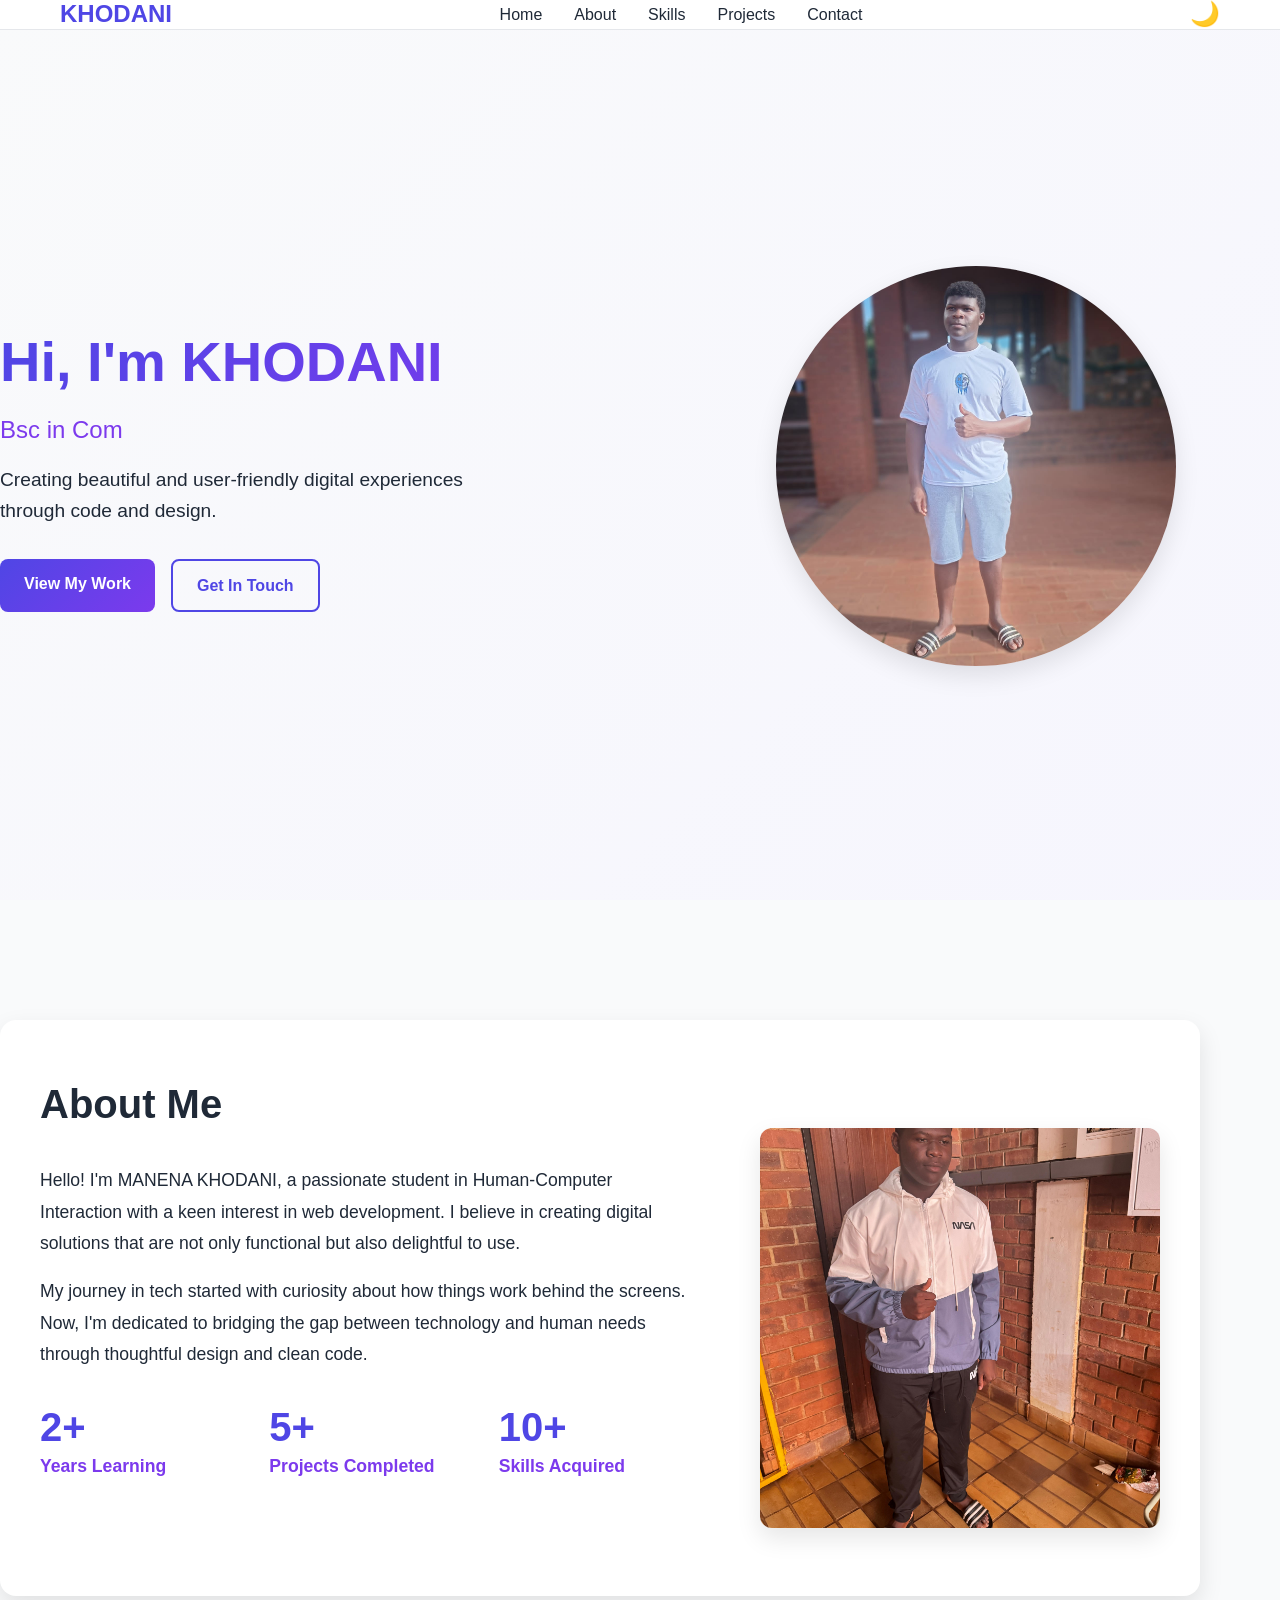
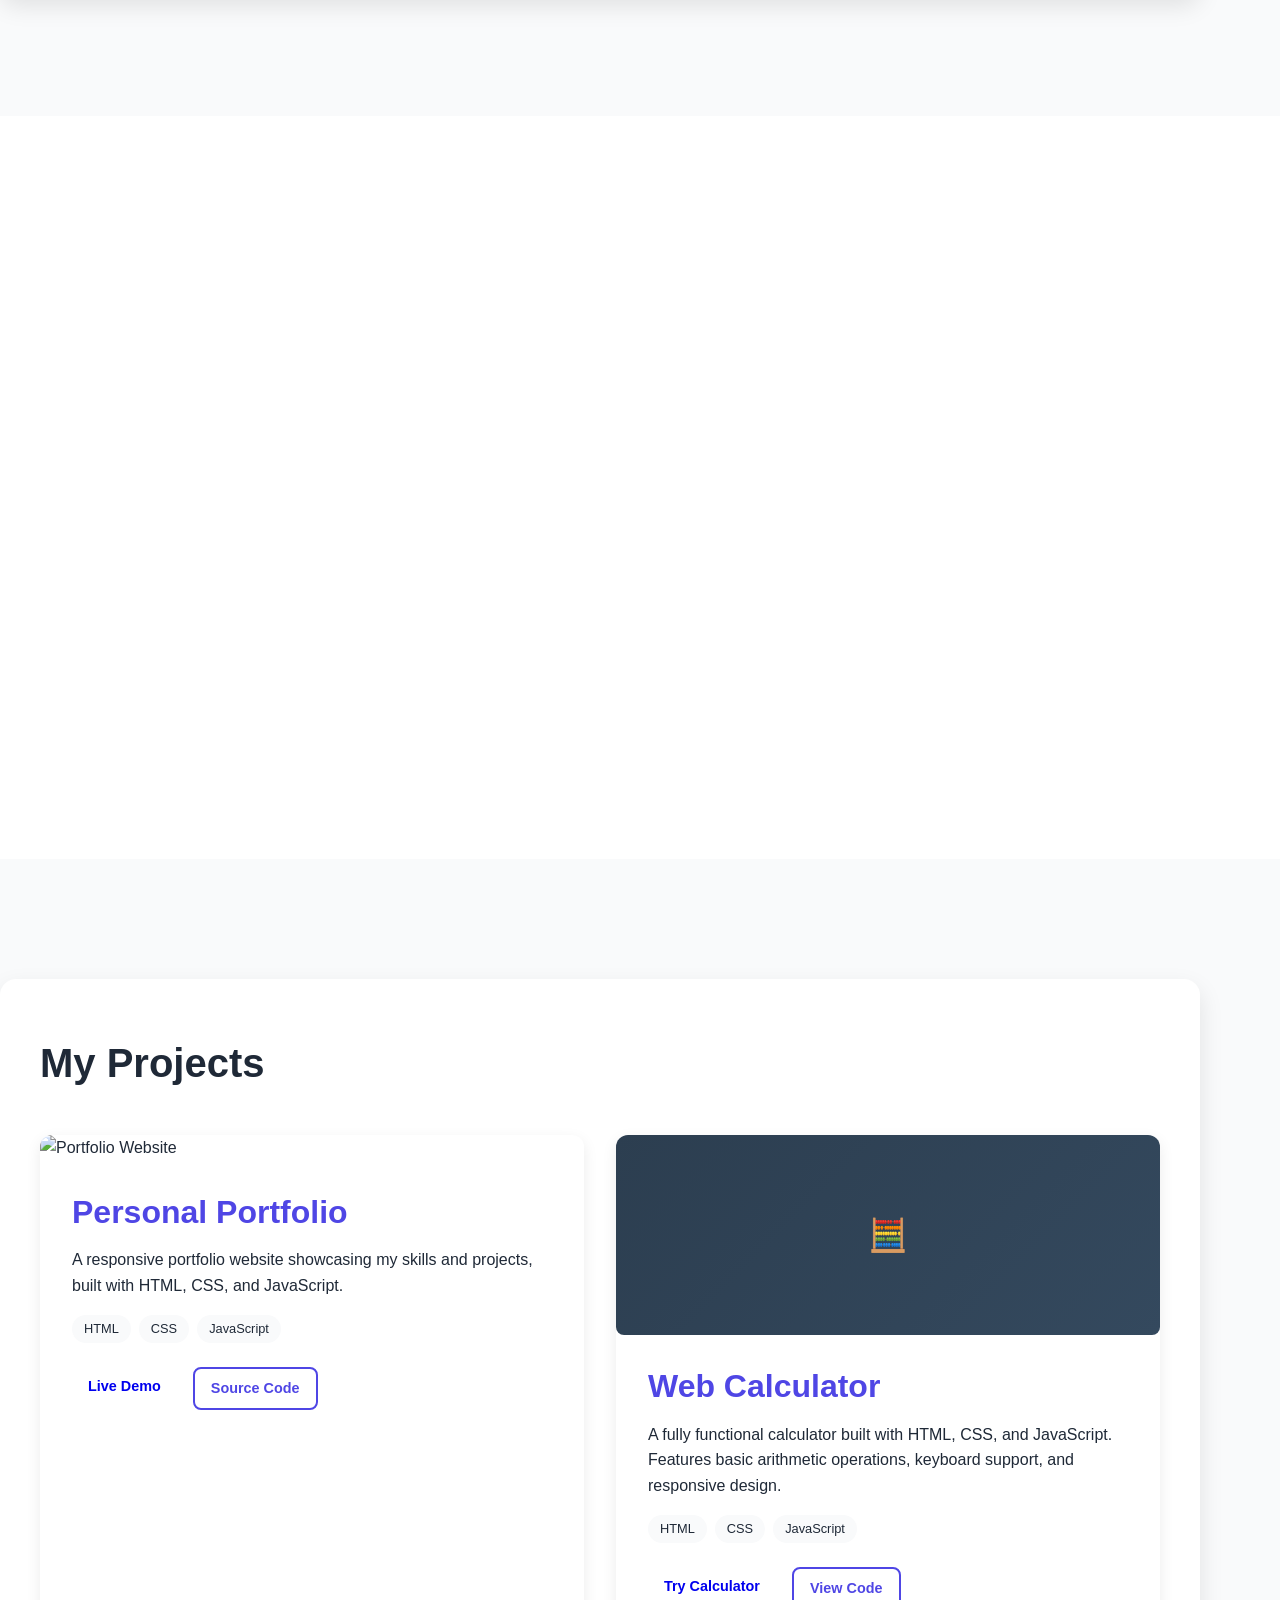
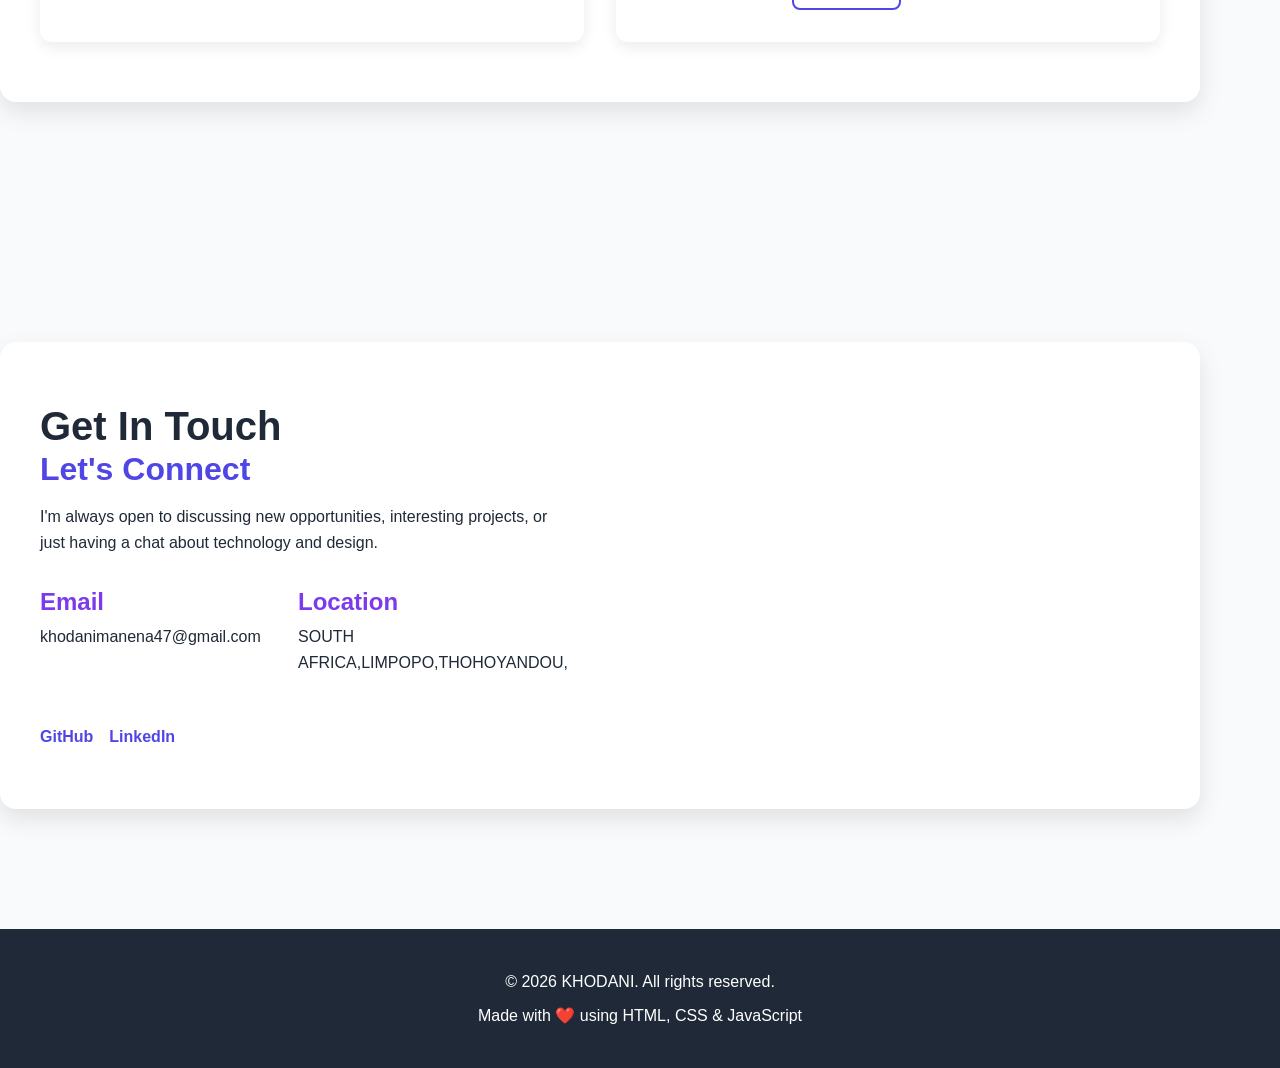
==== commit e03e5e37: "First commit" ====
--- a/index.html
+++ b/index.html
@@ -1,193 +1,193 @@
-<!DOCTYPE html>
-<html lang="en">
-<head>
-    <meta charset="UTF-8">
-    <meta name="viewport" content="width=device-width, initial-scale=1.0">
-    <title>KHODANI - Personal Portfolio</title>
-    <link rel="stylesheet" href="css/styles.css">
-</head>
-<body>
-    <header>
-        <nav>
-            <div class="nav-container">
-                <h1 class="logo">KHODANI</h1>
-                <ul class="nav-menu">
-                    <li><a href="#home">Home</a></li>
-                    <li><a href="#about">About</a></li>
-                    <li><a href="#skills">Skills</a></li>
-                    <li><a href="#projects">Projects</a></li>
-                    <li><a href="#contact">Contact</a></li>
-                </ul>
-                <button class="hamburger" id="hamburger">
-                    <span class="bar"></span>
-                    <span class="bar"></span>
-                    <span class="bar"></span>
-                </button>
-                <button class="theme-toggle" id="theme-toggle">🌙</button>
-            </div>
-        </nav>
-    </header>
-
-    <main>
-        <section id="home" class="hero">
-            <div class="hero-content">
-                <h2>Hi, I'm KHODANI</h2>
-                <p class="subtitle">Bsc in Computer and Mathematics student</p>
-                <p class="description">Creating beautiful and user-friendly digital experiences through code and design.</p>
-                <div class="hero-buttons">
-                    <a href="#projects" class="btn primary">View My Work</a>
-                    <a href="#contact" class="btn secondary">Get In Touch</a>
-                </div>
-            </div>
-            <div class="coddy-image">
-                <img src="images/coddy.jpg" alt="coddy" class="coddy-pic">
-            </div>
-        </section>
-
-        <section id="about" class="about">
-            <div class="container">
-                <h2>About Me</h2>
-                <div class="about-content">
-                    <div class="about-text">
-                        <p>Hello! I'm KHODANI, a passionate student in Human-Computer Interaction with a keen interest in web development. I believe in creating digital solutions that are not only functional but also delightful to use.</p>
-                        <p>My journey in tech started with curiosity about how things work behind the screens. Now, I'm dedicated to bridging the gap between technology and human needs through thoughtful design and clean code.</p>
-                        <div class="stats">
-                            <div class="stat">
-                                <h3>2+</h3>
-                                <p>Years Learning</p>
-                            </div>
-                            <div class="stat">
-                                <h3>5+</h3>
-                                <p>Projects Completed</p>
-                            </div>
-                            <div class="stat">
-                                <h3>10+</h3>
-                                <p>Skills Acquired</p>
-                            </div>
-                        </div>
-                    </div>
-                    <div class="about-image">
-                        <img src="images/khodani.jpg" alt="khodani" class="about-pic">
-                    </div>
-                </div>
-            </div>
-        </section>
-
-        <section id="skills" class="skills">
-            <div class="container">
-                <h2>My Skills</h2>
-                <div class="skills-grid">
-                    <div class="skill-category">
-                        <h3>Frontend</h3>
-                        <ul>
-                            <li>HTML5</li>
-                            <li>CSS3</li>
-                            <li>JavaScript</li>
-                            <li>Responsive Design</li>
-                        </ul>
-                    </div>
-                    <div class="skill-category">
-                        <h3>Design</h3>
-                        <ul>
-                            <li>UI/UX Principles</li>
-                            <li>Human-Computer Interaction</li>
-                            <li>Wireframing</li>
-                            <li>Prototyping</li>
-                        </ul>
-                    </div>
-                    <div class="skill-category">
-                        <h3>Tools</h3>
-                        <ul>
-                            <li>Git & GitHub</li>
-                            <li>VS Code</li>
-                            <li>NETBEANS</li>
-                        </ul>
-                    </div>
-                </div>
-            </div>
-        </section>
-
-        <section id="projects" class="projects">
-            <div class="container">
-                <h2>My Projects</h2>
-                <div class="projects-grid">
-                    <div class="project-card">
-                        <div class="project-image">
-                            <img src="https://images.unsplash.com/photo-1467232004584-a241de8bcf5d?ixlib=rb-4.0.3&ixid=M3wxMjA3fDB8MHxwaG90by1wYWdlfHx8fGVufDB8fHx8fA%3D%3D&auto=format&fit=crop&w=800&q=80" alt="Portfolio Website">
-                        </div>
-                        <div class="project-content">
-                            <h3>Personal Portfolio</h3>
-                            <p>A responsive portfolio website showcasing my skills and projects, built with HTML, CSS, and JavaScript.</p>
-                            <div class="project-tech">
-                                <span>HTML</span>
-                                <span>CSS</span>
-                                <span>JavaScript</span>
-                            </div>
-                            <div class="project-links">
-                                <a href="#" class="btn small">Live Demo</a>
-                                <a href="#" class="btn small secondary">Source Code</a>
-                            </div>
-                        </div>
-                    </div>
-                    <div class="project-card">
-                        <div class="project-image">
-                            <div style="width: 100%; height: 200px; background: linear-gradient(135deg, #2c3e50 0%, #34495e 100%); display: flex; align-items: center; justify-content: center; color: white; font-size: 2rem; font-weight: bold; border-radius: 8px;">
-                                🧮
-                            </div>
-                        </div>
-                        <div class="project-content">
-                            <h3>Web Calculator</h3>
-                            <p>A fully functional calculator built with HTML, CSS, and JavaScript. Features basic arithmetic operations, keyboard support, and responsive design.</p>
-                            <div class="project-tech">
-                                <span>HTML</span>
-                                <span>CSS</span>
-                                <span>JavaScript</span>
-                            </div>
-                            <div class="project-links">
-                                <a href="calculator.html" class="btn small" target="_blank">Try Calculator</a>
-                                <a href="#" class="btn small secondary">View Code</a>
-                            </div>
-                        </div>
-                    </div>
-                </div>
-            </div>
-        </section>
-
-        <section id="contact" class="contact">
-            <div class="container">
-                <h2>Get In Touch</h2>
-                <div class="contact-content">
-                    <div class="contact-info">
-                        <h3>Let's Connect</h3>
-                        <p>I'm always open to discussing new opportunities, interesting projects, or just having a chat about technology and design.</p>
-                        <div class="contact-details">
-                            <div class="contact-item">
-                                <h4>Email</h4>
-                                <p>khodanimanena47@gmail.com</p>
-                            </div>
-                            <div class="contact-item">
-                                <h4>Location</h4>
-                                <p>SOUTH AFRICA,LIMPOPO,THOHOYANDOU,</p>
-                            </div>
-                        </div>
-                        <div class="social-links">
-                            <a href="https://github.com/manenakhodani" class="social-link" target="_blank">GitHub</a>
-                            <a href="https://linkedin.com/Khodani manena" class="social-link" target="_blank">LinkedIn</a>
-
-                        </div>
-                    </div>
-                </div>
-            </div>
-        </section>
-    </main>
-
-    <footer>
-        <div class="container">
-            <p>&copy; 2026 KHODANI. All rights reserved.</p>
-            <p>Made with ❤️ using HTML, CSS & JavaScript</p>
-        </div>
-    </footer>
-
-    <script src="js/script.js"></script>
-</body>
+<!DOCTYPE html>
+<html lang="en">
+<head>
+    <meta charset="UTF-8">
+    <meta name="viewport" content="width=device-width, initial-scale=1.0">
+    <title>KHODANI - Personal Portfolio</title>
+    <link rel="stylesheet" href="css/styles.css">
+</head>
+<body>
+    <header>
+        <nav>
+            <div class="nav-container">
+                <h1 class="logo">KHODANI</h1>
+                <ul class="nav-menu">
+                    <li><a href="#home">Home</a></li>
+                    <li><a href="#about">About</a></li>
+                    <li><a href="#skills">Skills</a></li>
+                    <li><a href="#projects">Projects</a></li>
+                    <li><a href="#contact">Contact</a></li>
+                </ul>
+                <button class="hamburger" id="hamburger">
+                    <span class="bar"></span>
+                    <span class="bar"></span>
+                    <span class="bar"></span>
+                </button>
+                <button class="theme-toggle" id="theme-toggle">🌙</button>
+            </div>
+        </nav>
+    </header>
+
+    <main>
+        <section id="home" class="hero">
+            <div class="hero-content">
+                <h2>Hi, I'm KHODANI</h2>
+                <p class="subtitle">Bsc in Computer and Mathematics student</p>
+                <p class="description">Creating beautiful and user-friendly digital experiences through code and design.</p>
+                <div class="hero-buttons">
+                    <a href="#projects" class="btn primary">View My Work</a>
+                    <a href="#contact" class="btn secondary">Get In Touch</a>
+                </div>
+            </div>
+            <div class="coddy-image">
+                <img src="images/coddy.jpg" alt="coddy" class="coddy-pic">
+            </div>
+        </section>
+
+        <section id="about" class="about">
+            <div class="container">
+                <h2>About Me</h2>
+                <div class="about-content">
+                    <div class="about-text">
+                        <p>Hello! I'm MANENA KHODANI, a passionate student in Human-Computer Interaction with a keen interest in web development. I believe in creating digital solutions that are not only functional but also delightful to use.</p>
+                        <p>My journey in tech started with curiosity about how things work behind the screens. Now, I'm dedicated to bridging the gap between technology and human needs through thoughtful design and clean code.</p>
+                        <div class="stats">
+                            <div class="stat">
+                                <h3>2+</h3>
+                                <p>Years Learning</p>
+                            </div>
+                            <div class="stat">
+                                <h3>5+</h3>
+                                <p>Projects Completed</p>
+                            </div>
+                            <div class="stat">
+                                <h3>10+</h3>
+                                <p>Skills Acquired</p>
+                            </div>
+                        </div>
+                    </div>
+                    <div class="about-image">
+                        <img src="images/khodani.jpg" alt="khodani" class="about-pic">
+                    </div>
+                </div>
+            </div>
+        </section>
+
+        <section id="skills" class="skills">
+            <div class="container">
+                <h2>My Skills</h2>
+                <div class="skills-grid">
+                    <div class="skill-category">
+                        <h3>Frontend</h3>
+                        <ul>
+                            <li>HTML5</li>
+                            <li>CSS3</li>
+                            <li>JavaScript</li>
+                            <li>Responsive Design</li>
+                        </ul>
+                    </div>
+                    <div class="skill-category">
+                        <h3>Design</h3>
+                        <ul>
+                            <li>UI/UX Principles</li>
+                            <li>Human-Computer Interaction</li>
+                            <li>Wireframing</li>
+                            <li>Prototyping</li>
+                        </ul>
+                    </div>
+                    <div class="skill-category">
+                        <h3>Tools</h3>
+                        <ul>
+                            <li>Git & GitHub</li>
+                            <li>VS Code</li>
+                            <li>NETBEANS</li>
+                        </ul>
+                    </div>
+                </div>
+            </div>
+        </section>
+
+        <section id="projects" class="projects">
+            <div class="container">
+                <h2>My Projects</h2>
+                <div class="projects-grid">
+                    <div class="project-card">
+                        <div class="project-image">
+                            <img src="https://images.unsplash.com/photo-1467232004584-a241de8bcf5d?ixlib=rb-4.0.3&ixid=M3wxMjA3fDB8MHxwaG90by1wYWdlfHx8fGVufDB8fHx8fA%3D%3D&auto=format&fit=crop&w=800&q=80" alt="Portfolio Website">
+                        </div>
+                        <div class="project-content">
+                            <h3>Personal Portfolio</h3>
+                            <p>A responsive portfolio website showcasing my skills and projects, built with HTML, CSS, and JavaScript.</p>
+                            <div class="project-tech">
+                                <span>HTML</span>
+                                <span>CSS</span>
+                                <span>JavaScript</span>
+                            </div>
+                            <div class="project-links">
+                                <a href="#" class="btn small">Live Demo</a>
+                                <a href="#" class="btn small secondary">Source Code</a>
+                            </div>
+                        </div>
+                    </div>
+                    <div class="project-card">
+                        <div class="project-image">
+                            <div style="width: 100%; height: 200px; background: linear-gradient(135deg, #2c3e50 0%, #34495e 100%); display: flex; align-items: center; justify-content: center; color: white; font-size: 2rem; font-weight: bold; border-radius: 8px;">
+                                🧮
+                            </div>
+                        </div>
+                        <div class="project-content">
+                            <h3>Web Calculator</h3>
+                            <p>A fully functional calculator built with HTML, CSS, and JavaScript. Features basic arithmetic operations, keyboard support, and responsive design.</p>
+                            <div class="project-tech">
+                                <span>HTML</span>
+                                <span>CSS</span>
+                                <span>JavaScript</span>
+                            </div>
+                            <div class="project-links">
+                                <a href="calculator.html" class="btn small" target="_blank">Try Calculator</a>
+                                <a href="#" class="btn small secondary">View Code</a>
+                            </div>
+                        </div>
+                    </div>
+                </div>
+            </div>
+        </section>
+
+        <section id="contact" class="contact">
+            <div class="container">
+                <h2>Get In Touch</h2>
+                <div class="contact-content">
+                    <div class="contact-info">
+                        <h3>Let's Connect</h3>
+                        <p>I'm always open to discussing new opportunities, interesting projects, or just having a chat about technology and design.</p>
+                        <div class="contact-details">
+                            <div class="contact-item">
+                                <h4>Email</h4>
+                                <p>khodanimanena47@gmail.com</p>
+                            </div>
+                            <div class="contact-item">
+                                <h4>Location</h4>
+                                <p>SOUTH AFRICA,LIMPOPO,THOHOYANDOU,</p>
+                            </div>
+                        </div>
+                        <div class="social-links">
+                            <a href="https://github.com/manenakhodani" class="social-link" target="_blank">GitHub</a>
+                            <a href="https://linkedin.com/Khodani manena" class="social-link" target="_blank">LinkedIn</a>
+
+                        </div>
+                    </div>
+                </div>
+            </div>
+        </section>
+    </main>
+
+    <footer>
+        <div class="container">
+            <p>&copy; 2026 KHODANI. All rights reserved.</p>
+            <p>Made with ❤️ using HTML, CSS & JavaScript</p>
+        </div>
+    </footer>
+
+    <script src="js/script.js"></script>
+</body>
 </html>
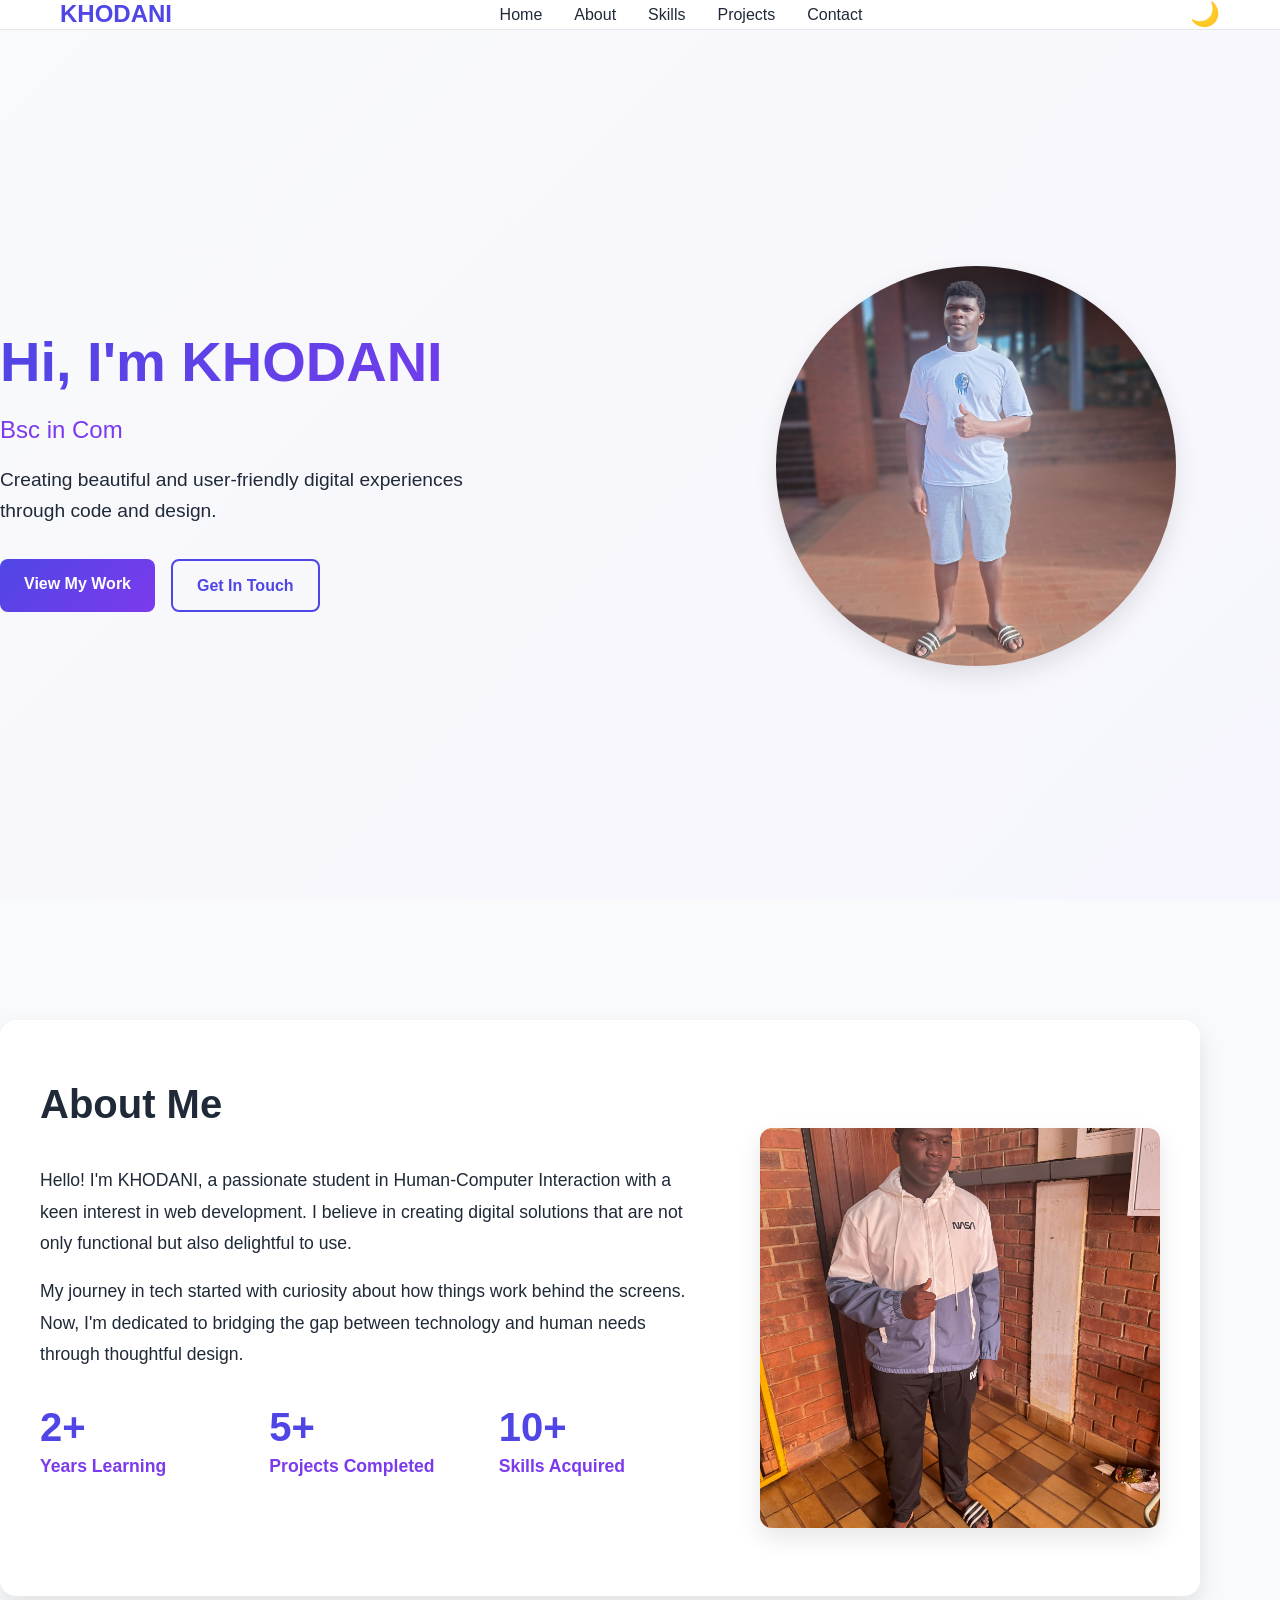
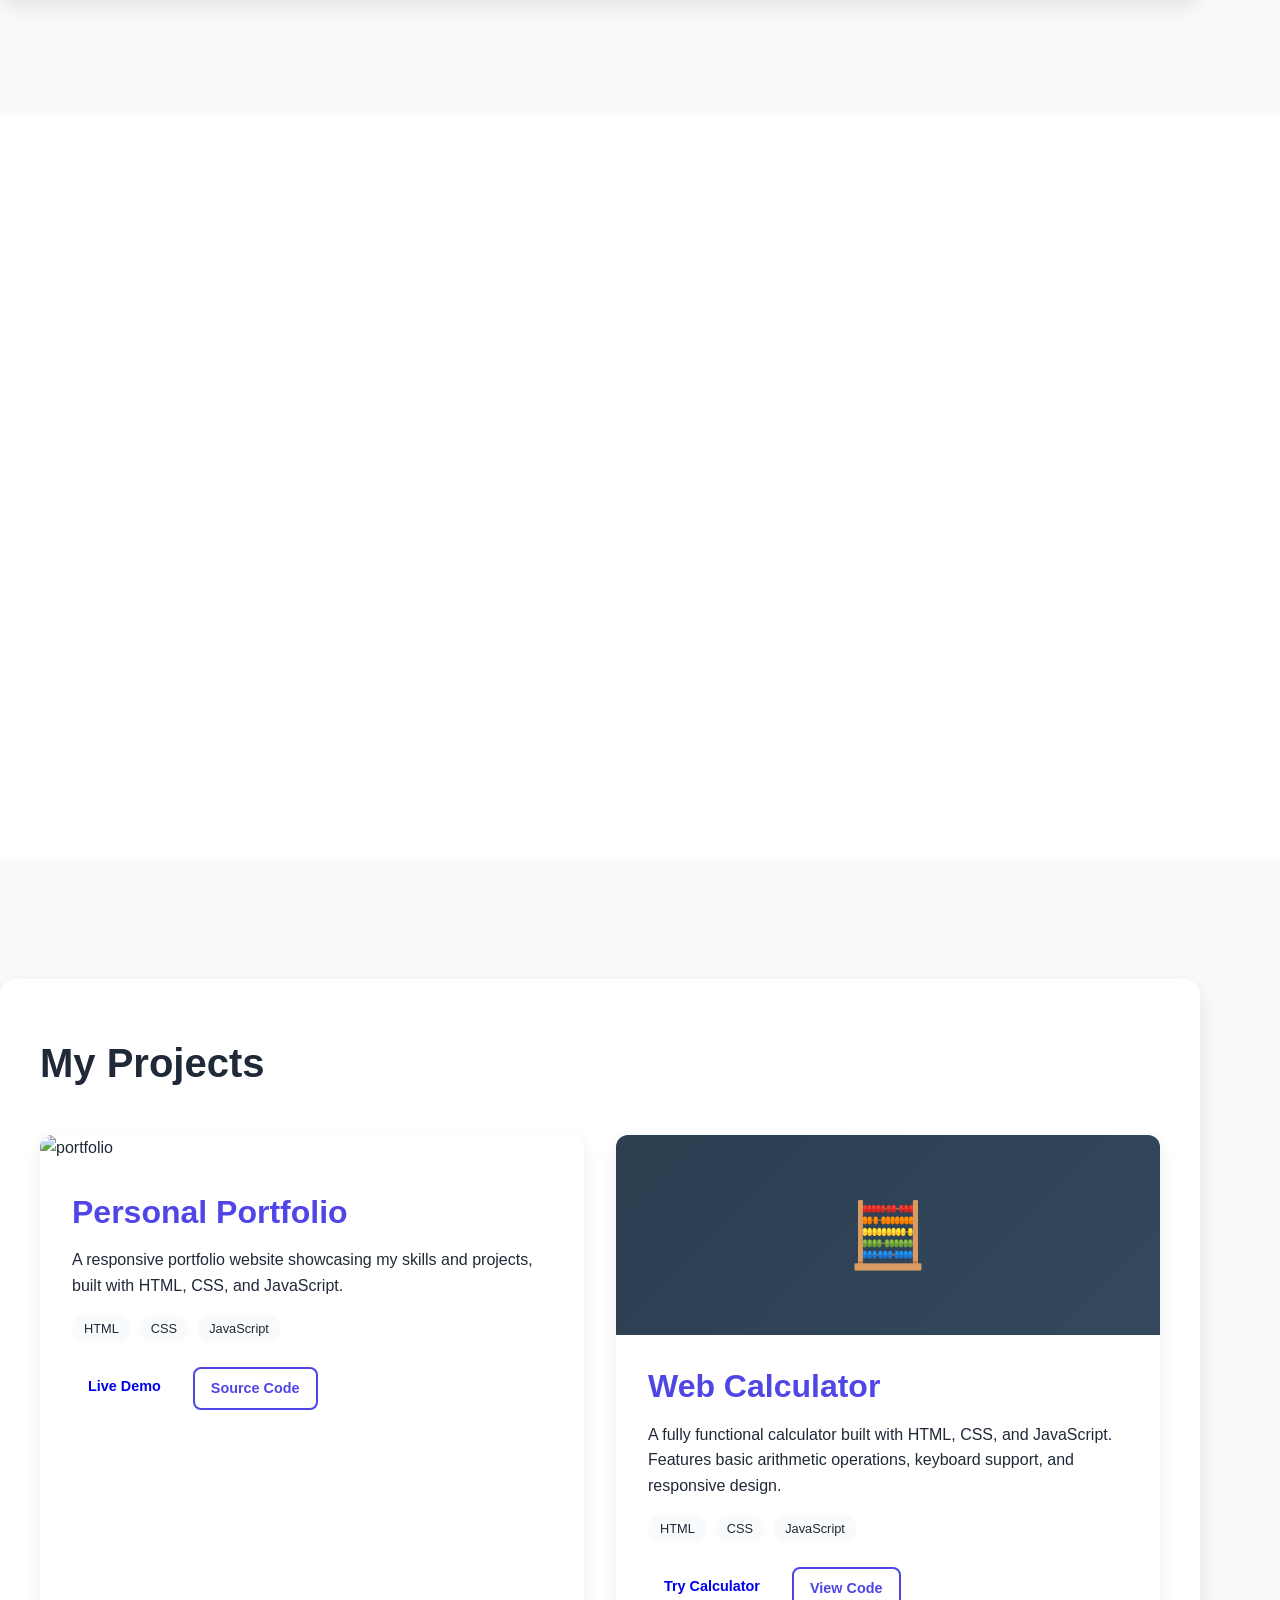
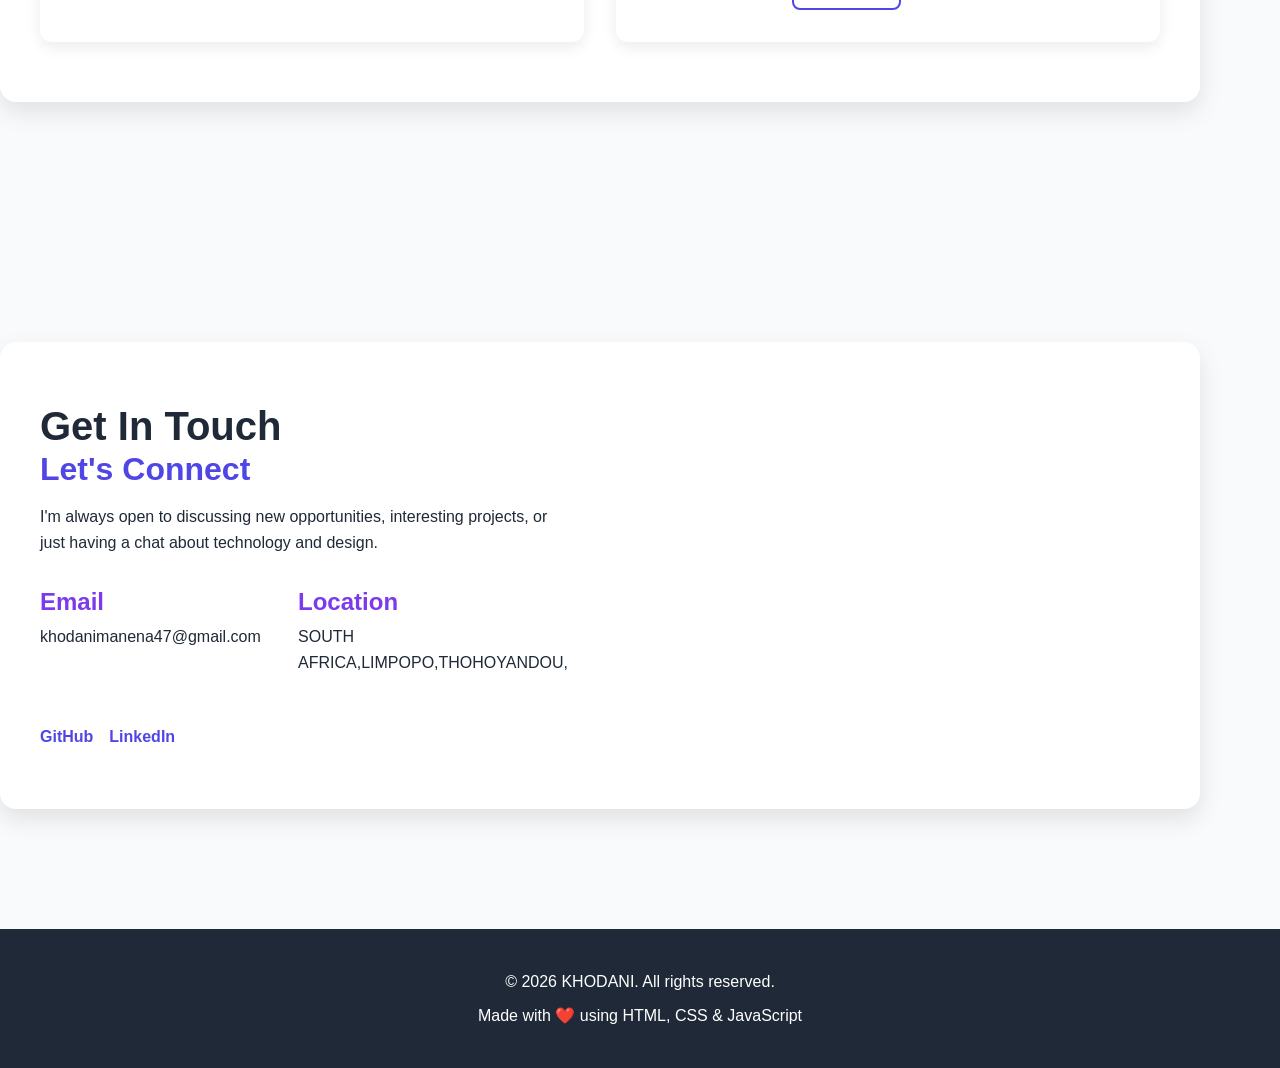
==== commit 4cddd5b8: "Update index.html" ====
--- a/index.html
+++ b/index.html
@@ -4,7 +4,7 @@
     <meta charset="UTF-8">
     <meta name="viewport" content="width=device-width, initial-scale=1.0">
     <title>KHODANI - Personal Portfolio</title>
-    <link rel="stylesheet" href="css/styles.css">
+    <link rel="stylesheet" href="styles.css">
 </head>
 <body>
     <header>
@@ -49,8 +49,8 @@
                 <h2>About Me</h2>
                 <div class="about-content">
                     <div class="about-text">
-                        <p>Hello! I'm MANENA KHODANI, a passionate student in Human-Computer Interaction with a keen interest in web development. I believe in creating digital solutions that are not only functional but also delightful to use.</p>
-                        <p>My journey in tech started with curiosity about how things work behind the screens. Now, I'm dedicated to bridging the gap between technology and human needs through thoughtful design and clean code.</p>
+                        <p>Hello! I'm KHODANI, a passionate student in Human-Computer Interaction with a keen interest in web development. I believe in creating digital solutions that are not only functional but also delightful to use.</p>
+                        <p>My journey in tech started with curiosity about how things work behind the screens. Now, I'm dedicated to bridging the gap between technology and human needs through thoughtful design.</p>
                         <div class="stats">
                             <div class="stat">
                                 <h3>2+</h3>
@@ -113,7 +113,7 @@
                 <div class="projects-grid">
                     <div class="project-card">
                         <div class="project-image">
-                            <img src="https://images.unsplash.com/photo-1467232004584-a241de8bcf5d?ixlib=rb-4.0.3&ixid=M3wxMjA3fDB8MHxwaG90by1wYWdlfHx8fGVufDB8fHx8fA%3D%3D&auto=format&fit=crop&w=800&q=80" alt="Portfolio Website">
+                            <img src="https://images.unsplash.com/photo-1467232004584-a241de8bcf5d?ixlib=rb-4.0.3&ixid=M3wxMjA3fDB8MHxwaG90by1wYWdlfHx8fGVufDB8fHx8fA%3D%3D&auto=format&fit=crop&w=800" alt="portfolio">
                         </div>
                         <div class="project-content">
                             <h3>Personal Portfolio</h3>
@@ -131,7 +131,7 @@
                     </div>
                     <div class="project-card">
                         <div class="project-image">
-                            <div style="width: 100%; height: 200px; background: linear-gradient(135deg, #2c3e50 0%, #34495e 100%); display: flex; align-items: center; justify-content: center; color: white; font-size: 2rem; font-weight: bold; border-radius: 8px;">
+                            <div style="width: 100%; height: 200px; background: linear-gradient(135deg, #2c3e50 0%, #34495e 100%); display: flex; align-items: center; justify-content: center; color: white; font-size: 4rem;">
                                 🧮
                             </div>
                         </div>
@@ -173,7 +173,6 @@
                         <div class="social-links">
                             <a href="https://github.com/manenakhodani" class="social-link" target="_blank">GitHub</a>
                             <a href="https://linkedin.com/Khodani manena" class="social-link" target="_blank">LinkedIn</a>
-
                         </div>
                     </div>
                 </div>
@@ -188,6 +187,6 @@
         </div>
     </footer>
 
-    <script src="js/script.js"></script>
+    <script src="script.js"></script>
 </body>
 </html>
--- a/styles.css
+++ b/styles.css
@@ -0,0 +1,645 @@
+/* CSS Reset and Variables */
+:root {
+    --primary-color: #4f46e5;
+    --secondary-color: #7c3aed;
+    --accent-color: #f59e0b;
+    --text-color: #1f2937;
+    --bg-color: #ffffff;
+    --section-bg: #f9fafb;
+    --border-color: #e5e7eb;
+    --shadow: 0 10px 25px rgba(0, 0, 0, 0.1);
+    --transition: all 0.3s ease;
+}
+
+[data-theme="dark"] {
+    --primary-color: #6366f1;
+    --secondary-color: #8b5cf6;
+    --accent-color: #fbbf24;
+    --text-color: #f9fafb;
+    --bg-color: #111827;
+    --section-bg: #1f2937;
+    --border-color: #374151;
+    --shadow: 0 10px 25px rgba(0, 0, 0, 0.3);
+}
+
+/* Base Styles */
+* {
+    margin: 0;
+    padding: 0;
+    box-sizing: border-box;
+}
+
+body {
+    font-family: 'Inter', -apple-system, BlinkMacSystemFont, 'Segoe UI', Roboto, sans-serif;
+    line-height: 1.6;
+    color: var(--text-color);
+    background-color: var(--bg-color);
+    transition: var(--transition);
+}
+
+.container {
+    max-width: 1200px;
+    margin: 0 auto;
+    padding: 0 20px;
+}
+
+/* Typography */
+h1, h2, h3, h4 {
+    font-weight: 700;
+    line-height: 1.2;
+}
+
+h1 { font-size: 3rem; }
+h2 { font-size: 2.5rem; }
+h3 { font-size: 2rem; }
+h4 { font-size: 1.5rem; }
+
+p { margin-bottom: 1rem; }
+
+/* Buttons */
+.btn {
+    display: inline-block;
+    padding: 12px 24px;
+    border: none;
+    border-radius: 8px;
+    text-decoration: none;
+    font-weight: 600;
+    cursor: pointer;
+    transition: var(--transition);
+    text-align: center;
+}
+
+.btn.primary {
+    background: linear-gradient(135deg, var(--primary-color), var(--secondary-color));
+    color: white;
+}
+
+.btn.secondary {
+    background: transparent;
+    color: var(--primary-color);
+    border: 2px solid var(--primary-color);
+}
+
+.btn.small {
+    padding: 8px 16px;
+    font-size: 0.9rem;
+}
+
+.btn:hover {
+    transform: translateY(-2px);
+    box-shadow: var(--shadow);
+}
+
+.btn.secondary:hover {
+    background: var(--primary-color);
+    color: white;
+}
+
+/* Header and Navigation */
+header {
+    position: fixed;
+    top: 0;
+    width: 100%;
+    background: rgba(255, 255, 255, 0.95);
+    backdrop-filter: blur(10px);
+    z-index: 1000;
+    border-bottom: 1px solid var(--border-color);
+    transition: var(--transition);
+}
+
+[data-theme="dark"] header {
+    background: rgba(17, 24, 39, 0.95);
+}
+
+.nav-container {
+    display: flex;
+    justify-content: space-between;
+    align-items: center;
+    padding: 1rem 0;
+    max-width: 1200px;
+    margin: 0 auto;
+    padding: 0 20px;
+}
+
+.logo {
+    font-size: 1.5rem;
+    font-weight: 800;
+    color: var(--primary-color);
+}
+
+.nav-menu {
+    display: flex;
+    list-style: none;
+    gap: 2rem;
+}
+
+.nav-menu a {
+    text-decoration: none;
+    color: var(--text-color);
+    font-weight: 500;
+    transition: var(--transition);
+}
+
+.nav-menu a:hover {
+    color: var(--primary-color);
+}
+
+.theme-toggle {
+    background: none;
+    border: none;
+    font-size: 1.5rem;
+    cursor: pointer;
+    transition: var(--transition);
+}
+
+.theme-toggle:hover {
+    transform: scale(1.1);
+}
+
+/* Hamburger Menu */
+.hamburger {
+    display: none;
+    flex-direction: column;
+    cursor: pointer;
+    background: none;
+    border: none;
+}
+
+.bar {
+    width: 25px;
+    height: 3px;
+    background-color: var(--text-color);
+    margin: 3px 0;
+    transition: var(--transition);
+}
+
+.hamburger.active .bar:nth-child(1) {
+    transform: rotate(-45deg) translate(-5px, 6px);
+}
+
+.hamburger.active .bar:nth-child(2) {
+    opacity: 0;
+}
+
+.hamburger.active .bar:nth-child(3) {
+    transform: rotate(45deg) translate(-5px, -6px);
+}
+
+/* Hero Section */
+.hero {
+    display: grid;
+    grid-template-columns: 1fr 1fr;
+    gap: 4rem;
+    align-items: center;
+    min-height: 100vh;
+    padding: 120px 0 80px;
+    background: linear-gradient(135deg, var(--section-bg) 0%, rgba(79, 70, 229, 0.05) 100%);
+}
+
+.hero-content h2 {
+    font-size: 3.5rem;
+    margin-bottom: 1rem;
+    background: linear-gradient(135deg, var(--primary-color), var(--secondary-color));
+    -webkit-background-clip: text;
+    -webkit-text-fill-color: transparent;
+    background-clip: text;
+}
+
+.subtitle {
+    font-size: 1.5rem;
+    color: var(--secondary-color);
+    margin-bottom: 1rem;
+}
+
+.description {
+    font-size: 1.2rem;
+    margin-bottom: 2rem;
+    max-width: 500px;
+}
+
+.hero-buttons {
+    display: flex;
+    gap: 1rem;
+}
+
+.coddy-image {
+    text-align: center;
+}
+
+.coddy-image img {
+    width: 400px;
+    height: 400px;
+    object-fit: cover;
+    border-radius: 50%;
+    box-shadow: var(--shadow);
+}
+
+.profile-pic {
+    width: 400px;
+    height: 400px;
+    object-fit: cover;
+    border: 8px solid white;
+    box-shadow: var(--shadow);
+}
+
+/* Sections */
+section {
+    padding: 80px 0;
+}
+
+.about, .skills, .projects, .contact {
+    background: var(--section-bg);
+}
+
+.about .container,
+.skills .container,
+.projects .container,
+.contact .container {
+    background: var(--bg-color);
+    border-radius: 16px;
+    padding: 60px 40px;
+    margin: 40px 0;
+    box-shadow: var(--shadow);
+}
+
+/* About Section */
+.about-content {
+    display: grid;
+    grid-template-columns: 2fr 1fr;
+    gap: 4rem;
+    align-items: center;
+}
+
+.about-text p {
+    font-size: 1.1rem;
+    line-height: 1.8;
+}
+
+.stats {
+    display: grid;
+    grid-template-columns: repeat(3, 1fr);
+    gap: 2rem;
+    margin-top: 2rem;
+}
+
+.stat h3 {
+    font-size: 2.5rem;
+    color: var(--primary-color);
+}
+
+.stat p {
+    color: var(--secondary-color);
+    font-weight: 600;
+}
+
+.about-image img {
+    width: 400px;
+    height: 400px;
+    object-fit: cover;
+    border-radius: 12px;
+    box-shadow: var(--shadow);
+}
+
+/* Skills Section */
+.skills-grid {
+    display: grid;
+    grid-template-columns: repeat(auto-fit, minmax(250px, 1fr));
+    gap: 2rem;
+    margin-top: 3rem;
+}
+
+.skill-category {
+    background: var(--bg-color);
+    padding: 2rem;
+    border-radius: 12px;
+    box-shadow: 0 5px 15px rgba(0, 0, 0, 0.08);
+    transition: var(--transition);
+}
+
+.skill-category:hover {
+    transform: translateY(-5px);
+    box-shadow: var(--shadow);
+}
+
+.skill-category h3 {
+    color: var(--primary-color);
+    margin-bottom: 1rem;
+}
+
+.skill-category ul {
+    list-style: none;
+}
+
+.skill-category li {
+    padding: 0.5rem 0;
+    border-bottom: 1px solid var(--border-color);
+}
+
+.skill-category li:last-child {
+    border-bottom: none;
+}
+
+/* Projects Section */
+.projects-grid {
+    display: grid;
+    grid-template-columns: repeat(auto-fit, minmax(350px, 1fr));
+    gap: 2rem;
+    margin-top: 3rem;
+}
+
+.project-card {
+    background: var(--bg-color);
+    border-radius: 12px;
+    overflow: hidden;
+    box-shadow: 0 5px 15px rgba(0, 0, 0, 0.08);
+    transition: var(--transition);
+}
+
+.project-card:hover {
+    transform: translateY(-10px);
+    box-shadow: var(--shadow);
+}
+
+.project-image img {
+    width: 100%;
+    height: 250px;
+    object-fit: cover;
+    border-radius: 8px 8px 0 0;
+}
+
+.project-content {
+    padding: 2rem;
+}
+
+.project-content h3 {
+    color: var(--primary-color);
+    margin-bottom: 1rem;
+}
+
+.project-tech {
+    display: flex;
+    flex-wrap: wrap;
+    gap: 0.5rem;
+    margin: 1rem 0;
+}
+
+.project-tech span {
+    background: var(--section-bg);
+    padding: 0.25rem 0.75rem;
+    border-radius: 20px;
+    font-size: 0.8rem;
+    font-weight: 500;
+}
+
+.project-links {
+    display: flex;
+    gap: 1rem;
+    margin-top: 1.5rem;
+}
+
+/* Contact Section */
+.contact-content {
+    display: grid;
+    grid-template-columns: 1fr 1fr;
+    gap: 4rem;
+    align-items: start;
+}
+
+.contact-info h3 {
+    color: var(--primary-color);
+    margin-bottom: 1rem;
+}
+
+.contact-details {
+    display: grid;
+    grid-template-columns: 1fr 1fr;
+    gap: 2rem;
+    margin: 2rem 0;
+}
+
+.contact-item h4 {
+    color: var(--secondary-color);
+    margin-bottom: 0.5rem;
+}
+
+.social-links {
+    display: flex;
+    gap: 1rem;
+    margin-top: 2rem;
+}
+
+.social-link {
+    color: var(--primary-color);
+    text-decoration: none;
+    font-weight: 600;
+    transition: var(--transition);
+}
+
+.social-link:hover {
+    color: var(--secondary-color);
+}
+
+.contact-form {
+    background: var(--section-bg);
+    padding: 2rem;
+    border-radius: 12px;
+}
+
+.form-group {
+    margin-bottom: 1.5rem;
+}
+
+.form-group label {
+    display: block;
+    margin-bottom: 0.5rem;
+    font-weight: 600;
+}
+
+.form-group input,
+.form-group textarea {
+    width: 100%;
+    padding: 12px;
+    border: 2px solid var(--border-color);
+    border-radius: 8px;
+    font-family: inherit;
+    transition: var(--transition);
+}
+
+.form-group input:focus,
+.form-group textarea:focus {
+    outline: none;
+    border-color: var(--primary-color);
+    box-shadow: 0 0 0 3px rgba(79, 70, 229, 0.1);
+}
+
+.form-group textarea {
+    resize: vertical;
+    min-height: 120px;
+}
+
+/* Footer */
+footer {
+    background: var(--text-color);
+    color: white;
+    text-align: center;
+    padding: 2rem 0;
+}
+
+footer p {
+    margin: 0.5rem 0;
+}
+
+/* Responsive Design */
+@media (max-width: 768px) {
+    .hamburger {
+        display: flex;
+    }
+
+    .nav-menu {
+        position: fixed;
+        left: -100%;
+        top: 70px;
+        flex-direction: column;
+        background-color: var(--bg-color);
+        width: 100%;
+        text-align: center;
+        transition: 0.3s;
+        box-shadow: 0 10px 27px rgba(0, 0, 0, 0.05);
+        padding: 2rem 0;
+    }
+
+    .nav-menu.active {
+        left: 0;
+    }
+
+    .nav-menu li {
+        margin: 1rem 0;
+    }
+
+    .hero {
+        grid-template-columns: 1fr;
+        text-align: center;
+        gap: 2rem;
+        padding: 100px 0 40px;
+    }
+
+    .hero-content h2 {
+        font-size: 2.5rem;
+    }
+
+    .hero-buttons {
+        justify-content: center;
+        flex-direction: column;
+    }
+
+    .about-content,
+    .contact-content {
+        grid-template-columns: 1fr;
+        gap: 2rem;
+    }
+
+    .stats {
+        grid-template-columns: 1fr;
+    }
+
+    .projects-grid {
+        grid-template-columns: 1fr;
+    }
+
+    .contact-details {
+        grid-template-columns: 1fr;
+    }
+
+    .coddy-image img,
+    .about-image img {
+        width: 250px;
+        height: 250px;
+    }
+
+    h1 { font-size: 2rem; }
+    h2 { font-size: 2rem; }
+    h3 { font-size: 1.5rem; }
+}
+
+@media (max-width: 480px) {
+    .container {
+        padding: 0 15px;
+    }
+
+    .hero-content h2 {
+        font-size: 2rem;
+    }
+
+    .subtitle {
+        font-size: 1.2rem;
+    }
+
+    .description {
+        font-size: 1rem;
+    }
+
+    .btn {
+        padding: 10px 20px;
+        font-size: 0.9rem;
+    }
+
+    .hero-buttons {
+        gap: 0.5rem;
+    }
+
+    .coddy-image img,
+    .about-image img {
+        width: 200px;
+        height: 200px;
+    }
+
+    .about .container,
+    .skills .container,
+    .projects .container,
+    .contact .container {
+        padding: 40px 20px;
+        margin: 20px 0;
+    }
+
+    .stats {
+        gap: 1rem;
+    }
+
+    .stat h3 {
+        font-size: 2rem;
+    }
+
+    .skill-category {
+        padding: 1.5rem;
+    }
+
+    .project-content {
+        padding: 1.5rem;
+    }
+
+    .contact-form {
+        padding: 1.5rem;
+    }
+}
+
+@media (max-width: 480px) {
+    .container {
+        padding: 0 15px;
+    }
+
+    .about .container,
+    .skills .container,
+    .projects .container,
+    .contact .container {
+        padding: 30px 20px;
+    }
+
+    .hero-content h2 {
+        font-size: 2rem;
+    }
+
+    .profile-pic {
+        width: 250px;
+        height: 250px;
+    }
+}
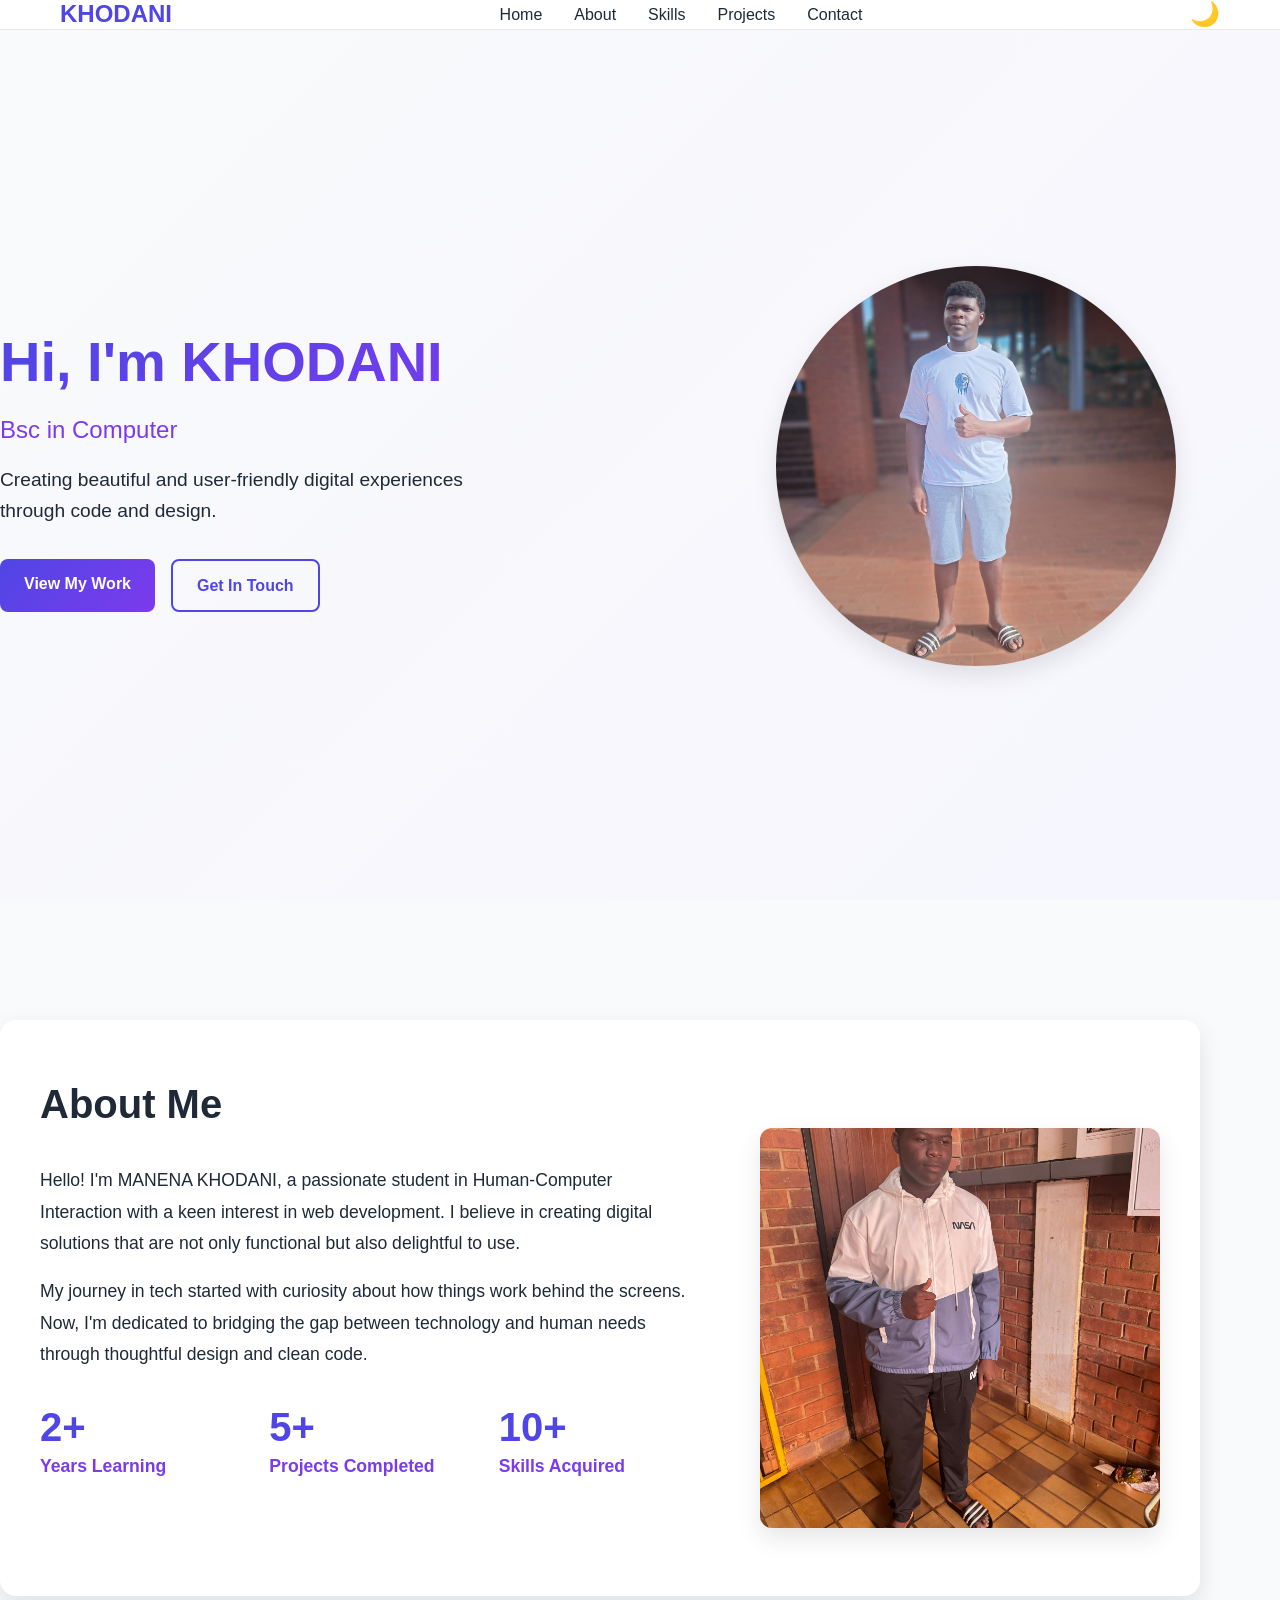
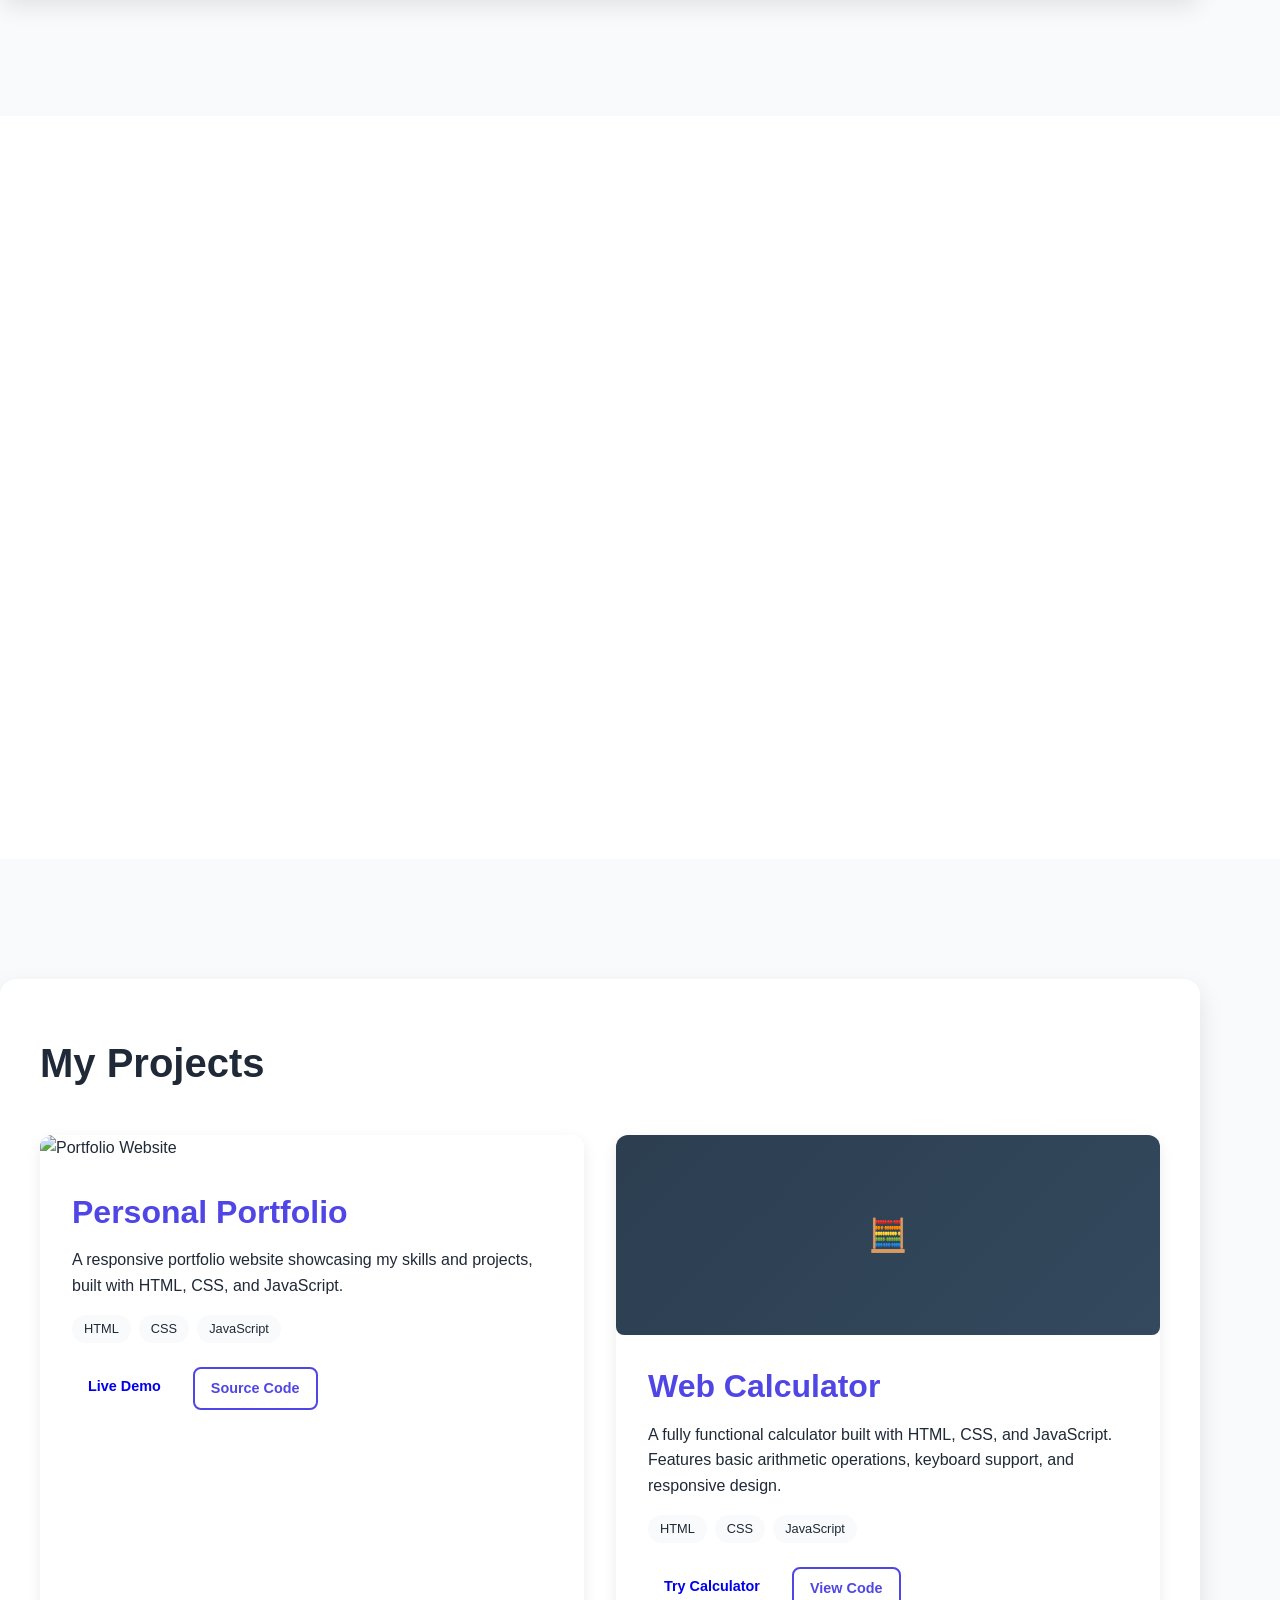
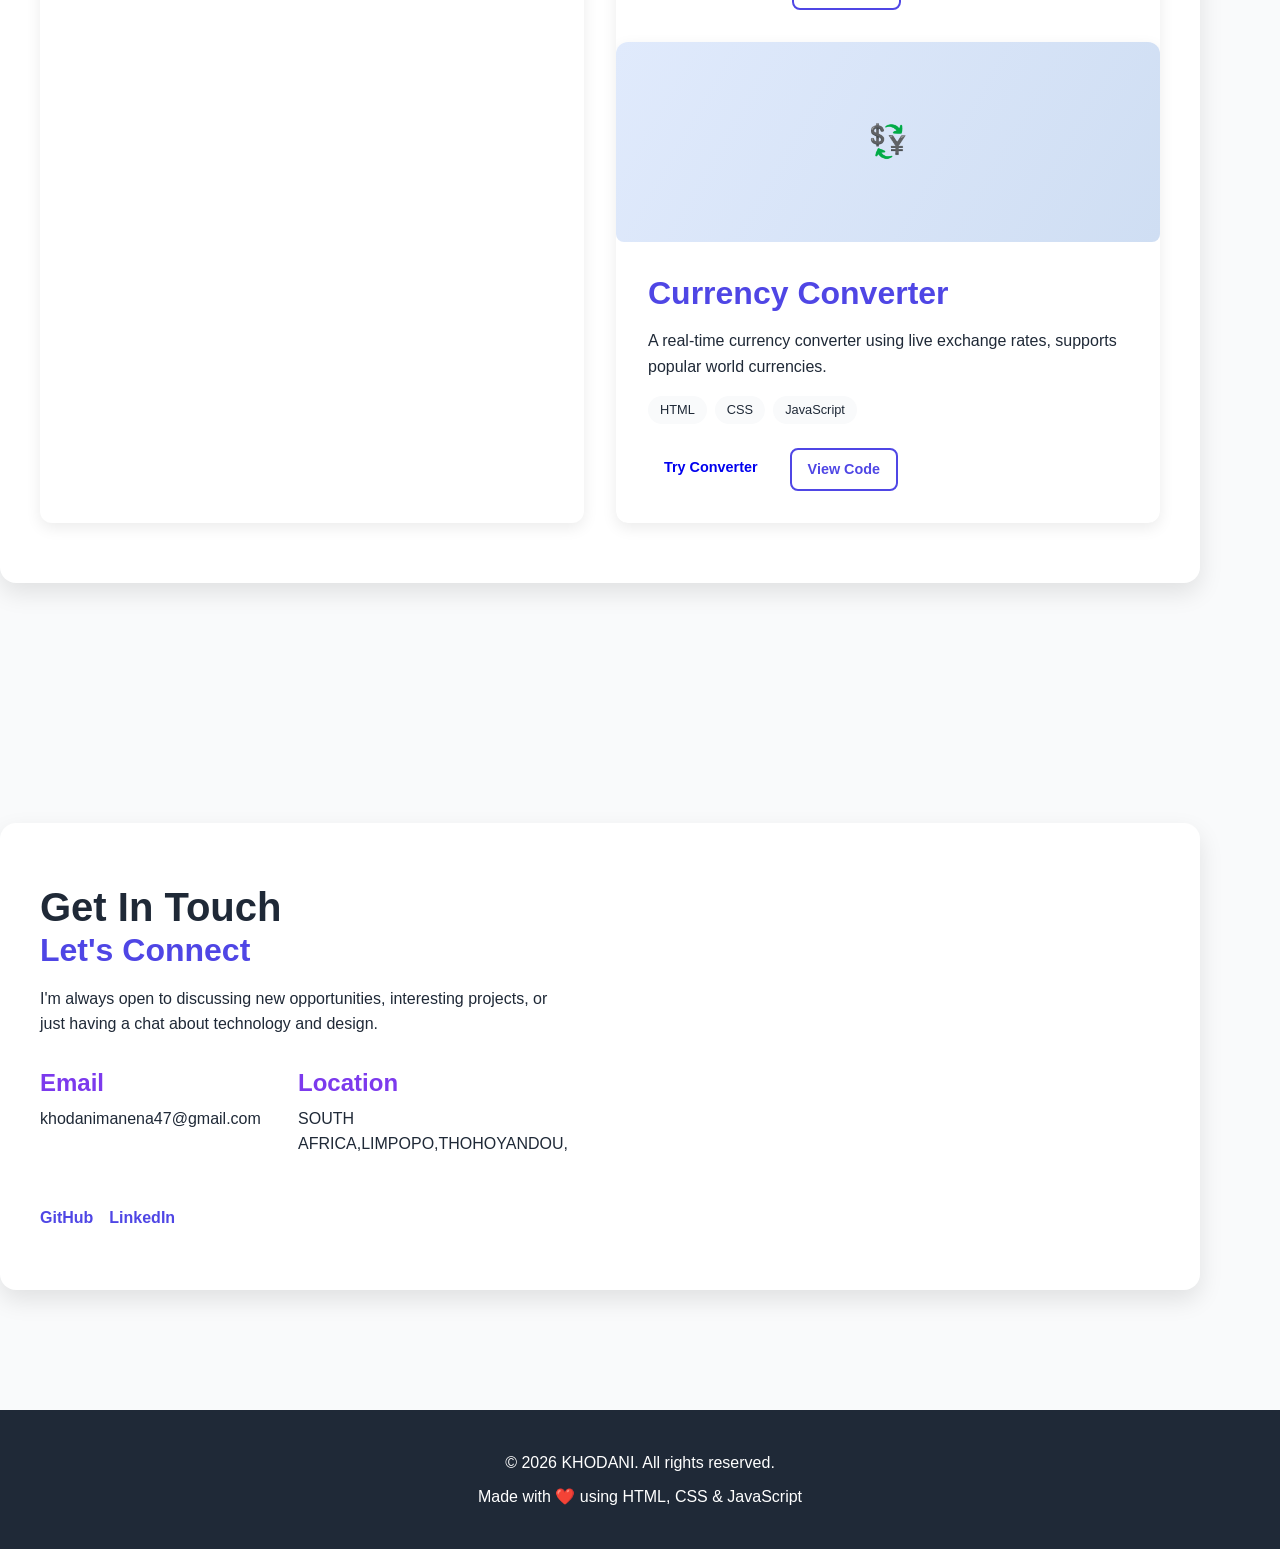
==== commit b38eff5f: "First commit" ====
--- a/index.html
+++ b/index.html
@@ -4,7 +4,7 @@
     <meta charset="UTF-8">
     <meta name="viewport" content="width=device-width, initial-scale=1.0">
     <title>KHODANI - Personal Portfolio</title>
-    <link rel="stylesheet" href="styles.css">
+    <link rel="stylesheet" href="css/styles.css">
 </head>
 <body>
     <header>
@@ -49,8 +49,8 @@
                 <h2>About Me</h2>
                 <div class="about-content">
                     <div class="about-text">
-                        <p>Hello! I'm KHODANI, a passionate student in Human-Computer Interaction with a keen interest in web development. I believe in creating digital solutions that are not only functional but also delightful to use.</p>
-                        <p>My journey in tech started with curiosity about how things work behind the screens. Now, I'm dedicated to bridging the gap between technology and human needs through thoughtful design.</p>
+                        <p>Hello! I'm MANENA KHODANI, a passionate student in Human-Computer Interaction with a keen interest in web development. I believe in creating digital solutions that are not only functional but also delightful to use.</p>
+                        <p>My journey in tech started with curiosity about how things work behind the screens. Now, I'm dedicated to bridging the gap between technology and human needs through thoughtful design and clean code.</p>
                         <div class="stats">
                             <div class="stat">
                                 <h3>2+</h3>
@@ -113,7 +113,7 @@
                 <div class="projects-grid">
                     <div class="project-card">
                         <div class="project-image">
-                            <img src="https://images.unsplash.com/photo-1467232004584-a241de8bcf5d?ixlib=rb-4.0.3&ixid=M3wxMjA3fDB8MHxwaG90by1wYWdlfHx8fGVufDB8fHx8fA%3D%3D&auto=format&fit=crop&w=800" alt="portfolio">
+                            <img src="https://images.unsplash.com/photo-1467232004584-a241de8bcf5d?ixlib=rb-4.0.3&ixid=M3wxMjA3fDB8MHxwaG90by1wYWdlfHx8fGVufDB8fHx8fA%3D%3D&auto=format&fit=crop&w=800&q=80" alt="Portfolio Website">
                         </div>
                         <div class="project-content">
                             <h3>Personal Portfolio</h3>
@@ -131,7 +131,7 @@
                     </div>
                     <div class="project-card">
                         <div class="project-image">
-                            <div style="width: 100%; height: 200px; background: linear-gradient(135deg, #2c3e50 0%, #34495e 100%); display: flex; align-items: center; justify-content: center; color: white; font-size: 4rem;">
+                            <div style="width: 100%; height: 200px; background: linear-gradient(135deg, #2c3e50 0%, #34495e 100%); display: flex; align-items: center; justify-content: center; color: white; font-size: 2rem; font-weight: bold; border-radius: 8px;">
                                 🧮
                             </div>
                         </div>
@@ -147,7 +147,26 @@
                                 <a href="calculator.html" class="btn small" target="_blank">Try Calculator</a>
                                 <a href="#" class="btn small secondary">View Code</a>
                             </div>
-                        </div>
+                        </div><div class="project-card">
+  <div class="project-image">
+    <div style="width: 100%; height: 200px; background: linear-gradient(120deg, #e0eafc 0%, #cfdef3 100%); display: flex; align-items: center; justify-content: center; font-size: 2rem; border-radius: 8px;">
+      💱
+    </div>
+  </div>
+  <div class="project-content">
+    <h3>Currency Converter</h3>
+    <p>A real-time currency converter using live exchange rates, supports popular world currencies.</p>
+    <div class="project-tech">
+      <span>HTML</span>
+      <span>CSS</span>
+      <span>JavaScript</span>
+    </div>
+    <div class="project-links">
+      <a href="Dollarconveter.html" class="btn small" target="_blank">Try Converter</a>
+      <a href="#" class="btn small secondary">View Code</a>
+    </div>
+  </div>
+</div>
                     </div>
                 </div>
             </div>
@@ -173,6 +192,7 @@
                         <div class="social-links">
                             <a href="https://github.com/manenakhodani" class="social-link" target="_blank">GitHub</a>
                             <a href="https://linkedin.com/Khodani manena" class="social-link" target="_blank">LinkedIn</a>
+
                         </div>
                     </div>
                 </div>
@@ -187,6 +207,6 @@
         </div>
     </footer>
 
-    <script src="script.js"></script>
+    <script src="js/script.js"></script>
 </body>
 </html>
--- a/css/styles.css
+++ b/css/styles.css
@@ -0,0 +1,645 @@
+/* CSS Reset and Variables */
+:root {
+    --primary-color: #4f46e5;
+    --secondary-color: #7c3aed;
+    --accent-color: #f59e0b;
+    --text-color: #1f2937;
+    --bg-color: #ffffff;
+    --section-bg: #f9fafb;
+    --border-color: #e5e7eb;
+    --shadow: 0 10px 25px rgba(0, 0, 0, 0.1);
+    --transition: all 0.3s ease;
+}
+
+[data-theme="dark"] {
+    --primary-color: #6366f1;
+    --secondary-color: #8b5cf6;
+    --accent-color: #fbbf24;
+    --text-color: #f9fafb;
+    --bg-color: #111827;
+    --section-bg: #1f2937;
+    --border-color: #374151;
+    --shadow: 0 10px 25px rgba(0, 0, 0, 0.3);
+}
+
+/* Base Styles */
+* {
+    margin: 0;
+    padding: 0;
+    box-sizing: border-box;
+}
+
+body {
+    font-family: 'Inter', -apple-system, BlinkMacSystemFont, 'Segoe UI', Roboto, sans-serif;
+    line-height: 1.6;
+    color: var(--text-color);
+    background-color: var(--bg-color);
+    transition: var(--transition);
+}
+
+.container {
+    max-width: 1200px;
+    margin: 0 auto;
+    padding: 0 20px;
+}
+
+/* Typography */
+h1, h2, h3, h4 {
+    font-weight: 700;
+    line-height: 1.2;
+}
+
+h1 { font-size: 3rem; }
+h2 { font-size: 2.5rem; }
+h3 { font-size: 2rem; }
+h4 { font-size: 1.5rem; }
+
+p { margin-bottom: 1rem; }
+
+/* Buttons */
+.btn {
+    display: inline-block;
+    padding: 12px 24px;
+    border: none;
+    border-radius: 8px;
+    text-decoration: none;
+    font-weight: 600;
+    cursor: pointer;
+    transition: var(--transition);
+    text-align: center;
+}
+
+.btn.primary {
+    background: linear-gradient(135deg, var(--primary-color), var(--secondary-color));
+    color: white;
+}
+
+.btn.secondary {
+    background: transparent;
+    color: var(--primary-color);
+    border: 2px solid var(--primary-color);
+}
+
+.btn.small {
+    padding: 8px 16px;
+    font-size: 0.9rem;
+}
+
+.btn:hover {
+    transform: translateY(-2px);
+    box-shadow: var(--shadow);
+}
+
+.btn.secondary:hover {
+    background: var(--primary-color);
+    color: white;
+}
+
+/* Header and Navigation */
+header {
+    position: fixed;
+    top: 0;
+    width: 100%;
+    background: rgba(255, 255, 255, 0.95);
+    backdrop-filter: blur(10px);
+    z-index: 1000;
+    border-bottom: 1px solid var(--border-color);
+    transition: var(--transition);
+}
+
+[data-theme="dark"] header {
+    background: rgba(17, 24, 39, 0.95);
+}
+
+.nav-container {
+    display: flex;
+    justify-content: space-between;
+    align-items: center;
+    padding: 1rem 0;
+    max-width: 1200px;
+    margin: 0 auto;
+    padding: 0 20px;
+}
+
+.logo {
+    font-size: 1.5rem;
+    font-weight: 800;
+    color: var(--primary-color);
+}
+
+.nav-menu {
+    display: flex;
+    list-style: none;
+    gap: 2rem;
+}
+
+.nav-menu a {
+    text-decoration: none;
+    color: var(--text-color);
+    font-weight: 500;
+    transition: var(--transition);
+}
+
+.nav-menu a:hover {
+    color: var(--primary-color);
+}
+
+.theme-toggle {
+    background: none;
+    border: none;
+    font-size: 1.5rem;
+    cursor: pointer;
+    transition: var(--transition);
+}
+
+.theme-toggle:hover {
+    transform: scale(1.1);
+}
+
+/* Hamburger Menu */
+.hamburger {
+    display: none;
+    flex-direction: column;
+    cursor: pointer;
+    background: none;
+    border: none;
+}
+
+.bar {
+    width: 25px;
+    height: 3px;
+    background-color: var(--text-color);
+    margin: 3px 0;
+    transition: var(--transition);
+}
+
+.hamburger.active .bar:nth-child(1) {
+    transform: rotate(-45deg) translate(-5px, 6px);
+}
+
+.hamburger.active .bar:nth-child(2) {
+    opacity: 0;
+}
+
+.hamburger.active .bar:nth-child(3) {
+    transform: rotate(45deg) translate(-5px, -6px);
+}
+
+/* Hero Section */
+.hero {
+    display: grid;
+    grid-template-columns: 1fr 1fr;
+    gap: 4rem;
+    align-items: center;
+    min-height: 100vh;
+    padding: 120px 0 80px;
+    background: linear-gradient(135deg, var(--section-bg) 0%, rgba(79, 70, 229, 0.05) 100%);
+}
+
+.hero-content h2 {
+    font-size: 3.5rem;
+    margin-bottom: 1rem;
+    background: linear-gradient(135deg, var(--primary-color), var(--secondary-color));
+    -webkit-background-clip: text;
+    -webkit-text-fill-color: transparent;
+    background-clip: text;
+}
+
+.subtitle {
+    font-size: 1.5rem;
+    color: var(--secondary-color);
+    margin-bottom: 1rem;
+}
+
+.description {
+    font-size: 1.2rem;
+    margin-bottom: 2rem;
+    max-width: 500px;
+}
+
+.hero-buttons {
+    display: flex;
+    gap: 1rem;
+}
+
+.coddy-image {
+    text-align: center;
+}
+
+.coddy-image img {
+    width: 400px;
+    height: 400px;
+    object-fit: cover;
+    border-radius: 50%;
+    box-shadow: var(--shadow);
+}
+
+.profile-pic {
+    width: 400px;
+    height: 400px;
+    object-fit: cover;
+    border: 8px solid white;
+    box-shadow: var(--shadow);
+}
+
+/* Sections */
+section {
+    padding: 80px 0;
+}
+
+.about, .skills, .projects, .contact {
+    background: var(--section-bg);
+}
+
+.about .container,
+.skills .container,
+.projects .container,
+.contact .container {
+    background: var(--bg-color);
+    border-radius: 16px;
+    padding: 60px 40px;
+    margin: 40px 0;
+    box-shadow: var(--shadow);
+}
+
+/* About Section */
+.about-content {
+    display: grid;
+    grid-template-columns: 2fr 1fr;
+    gap: 4rem;
+    align-items: center;
+}
+
+.about-text p {
+    font-size: 1.1rem;
+    line-height: 1.8;
+}
+
+.stats {
+    display: grid;
+    grid-template-columns: repeat(3, 1fr);
+    gap: 2rem;
+    margin-top: 2rem;
+}
+
+.stat h3 {
+    font-size: 2.5rem;
+    color: var(--primary-color);
+}
+
+.stat p {
+    color: var(--secondary-color);
+    font-weight: 600;
+}
+
+.about-image img {
+    width: 400px;
+    height: 400px;
+    object-fit: cover;
+    border-radius: 12px;
+    box-shadow: var(--shadow);
+}
+
+/* Skills Section */
+.skills-grid {
+    display: grid;
+    grid-template-columns: repeat(auto-fit, minmax(250px, 1fr));
+    gap: 2rem;
+    margin-top: 3rem;
+}
+
+.skill-category {
+    background: var(--bg-color);
+    padding: 2rem;
+    border-radius: 12px;
+    box-shadow: 0 5px 15px rgba(0, 0, 0, 0.08);
+    transition: var(--transition);
+}
+
+.skill-category:hover {
+    transform: translateY(-5px);
+    box-shadow: var(--shadow);
+}
+
+.skill-category h3 {
+    color: var(--primary-color);
+    margin-bottom: 1rem;
+}
+
+.skill-category ul {
+    list-style: none;
+}
+
+.skill-category li {
+    padding: 0.5rem 0;
+    border-bottom: 1px solid var(--border-color);
+}
+
+.skill-category li:last-child {
+    border-bottom: none;
+}
+
+/* Projects Section */
+.projects-grid {
+    display: grid;
+    grid-template-columns: repeat(auto-fit, minmax(350px, 1fr));
+    gap: 2rem;
+    margin-top: 3rem;
+}
+
+.project-card {
+    background: var(--bg-color);
+    border-radius: 12px;
+    overflow: hidden;
+    box-shadow: 0 5px 15px rgba(0, 0, 0, 0.08);
+    transition: var(--transition);
+}
+
+.project-card:hover {
+    transform: translateY(-10px);
+    box-shadow: var(--shadow);
+}
+
+.project-image img {
+    width: 100%;
+    height: 250px;
+    object-fit: cover;
+    border-radius: 8px 8px 0 0;
+}
+
+.project-content {
+    padding: 2rem;
+}
+
+.project-content h3 {
+    color: var(--primary-color);
+    margin-bottom: 1rem;
+}
+
+.project-tech {
+    display: flex;
+    flex-wrap: wrap;
+    gap: 0.5rem;
+    margin: 1rem 0;
+}
+
+.project-tech span {
+    background: var(--section-bg);
+    padding: 0.25rem 0.75rem;
+    border-radius: 20px;
+    font-size: 0.8rem;
+    font-weight: 500;
+}
+
+.project-links {
+    display: flex;
+    gap: 1rem;
+    margin-top: 1.5rem;
+}
+
+/* Contact Section */
+.contact-content {
+    display: grid;
+    grid-template-columns: 1fr 1fr;
+    gap: 4rem;
+    align-items: start;
+}
+
+.contact-info h3 {
+    color: var(--primary-color);
+    margin-bottom: 1rem;
+}
+
+.contact-details {
+    display: grid;
+    grid-template-columns: 1fr 1fr;
+    gap: 2rem;
+    margin: 2rem 0;
+}
+
+.contact-item h4 {
+    color: var(--secondary-color);
+    margin-bottom: 0.5rem;
+}
+
+.social-links {
+    display: flex;
+    gap: 1rem;
+    margin-top: 2rem;
+}
+
+.social-link {
+    color: var(--primary-color);
+    text-decoration: none;
+    font-weight: 600;
+    transition: var(--transition);
+}
+
+.social-link:hover {
+    color: var(--secondary-color);
+}
+
+.contact-form {
+    background: var(--section-bg);
+    padding: 2rem;
+    border-radius: 12px;
+}
+
+.form-group {
+    margin-bottom: 1.5rem;
+}
+
+.form-group label {
+    display: block;
+    margin-bottom: 0.5rem;
+    font-weight: 600;
+}
+
+.form-group input,
+.form-group textarea {
+    width: 100%;
+    padding: 12px;
+    border: 2px solid var(--border-color);
+    border-radius: 8px;
+    font-family: inherit;
+    transition: var(--transition);
+}
+
+.form-group input:focus,
+.form-group textarea:focus {
+    outline: none;
+    border-color: var(--primary-color);
+    box-shadow: 0 0 0 3px rgba(79, 70, 229, 0.1);
+}
+
+.form-group textarea {
+    resize: vertical;
+    min-height: 120px;
+}
+
+/* Footer */
+footer {
+    background: var(--text-color);
+    color: white;
+    text-align: center;
+    padding: 2rem 0;
+}
+
+footer p {
+    margin: 0.5rem 0;
+}
+
+/* Responsive Design */
+@media (max-width: 768px) {
+    .hamburger {
+        display: flex;
+    }
+
+    .nav-menu {
+        position: fixed;
+        left: -100%;
+        top: 70px;
+        flex-direction: column;
+        background-color: var(--bg-color);
+        width: 100%;
+        text-align: center;
+        transition: 0.3s;
+        box-shadow: 0 10px 27px rgba(0, 0, 0, 0.05);
+        padding: 2rem 0;
+    }
+
+    .nav-menu.active {
+        left: 0;
+    }
+
+    .nav-menu li {
+        margin: 1rem 0;
+    }
+
+    .hero {
+        grid-template-columns: 1fr;
+        text-align: center;
+        gap: 2rem;
+        padding: 100px 0 40px;
+    }
+
+    .hero-content h2 {
+        font-size: 2.5rem;
+    }
+
+    .hero-buttons {
+        justify-content: center;
+        flex-direction: column;
+    }
+
+    .about-content,
+    .contact-content {
+        grid-template-columns: 1fr;
+        gap: 2rem;
+    }
+
+    .stats {
+        grid-template-columns: 1fr;
+    }
+
+    .projects-grid {
+        grid-template-columns: 1fr;
+    }
+
+    .contact-details {
+        grid-template-columns: 1fr;
+    }
+
+    .coddy-image img,
+    .about-image img {
+        width: 250px;
+        height: 250px;
+    }
+
+    h1 { font-size: 2rem; }
+    h2 { font-size: 2rem; }
+    h3 { font-size: 1.5rem; }
+}
+
+@media (max-width: 480px) {
+    .container {
+        padding: 0 15px;
+    }
+
+    .hero-content h2 {
+        font-size: 2rem;
+    }
+
+    .subtitle {
+        font-size: 1.2rem;
+    }
+
+    .description {
+        font-size: 1rem;
+    }
+
+    .btn {
+        padding: 10px 20px;
+        font-size: 0.9rem;
+    }
+
+    .hero-buttons {
+        gap: 0.5rem;
+    }
+
+    .coddy-image img,
+    .about-image img {
+        width: 200px;
+        height: 200px;
+    }
+
+    .about .container,
+    .skills .container,
+    .projects .container,
+    .contact .container {
+        padding: 40px 20px;
+        margin: 20px 0;
+    }
+
+    .stats {
+        gap: 1rem;
+    }
+
+    .stat h3 {
+        font-size: 2rem;
+    }
+
+    .skill-category {
+        padding: 1.5rem;
+    }
+
+    .project-content {
+        padding: 1.5rem;
+    }
+
+    .contact-form {
+        padding: 1.5rem;
+    }
+}
+
+@media (max-width: 480px) {
+    .container {
+        padding: 0 15px;
+    }
+
+    .about .container,
+    .skills .container,
+    .projects .container,
+    .contact .container {
+        padding: 30px 20px;
+    }
+
+    .hero-content h2 {
+        font-size: 2rem;
+    }
+
+    .profile-pic {
+        width: 250px;
+        height: 250px;
+    }
+}
